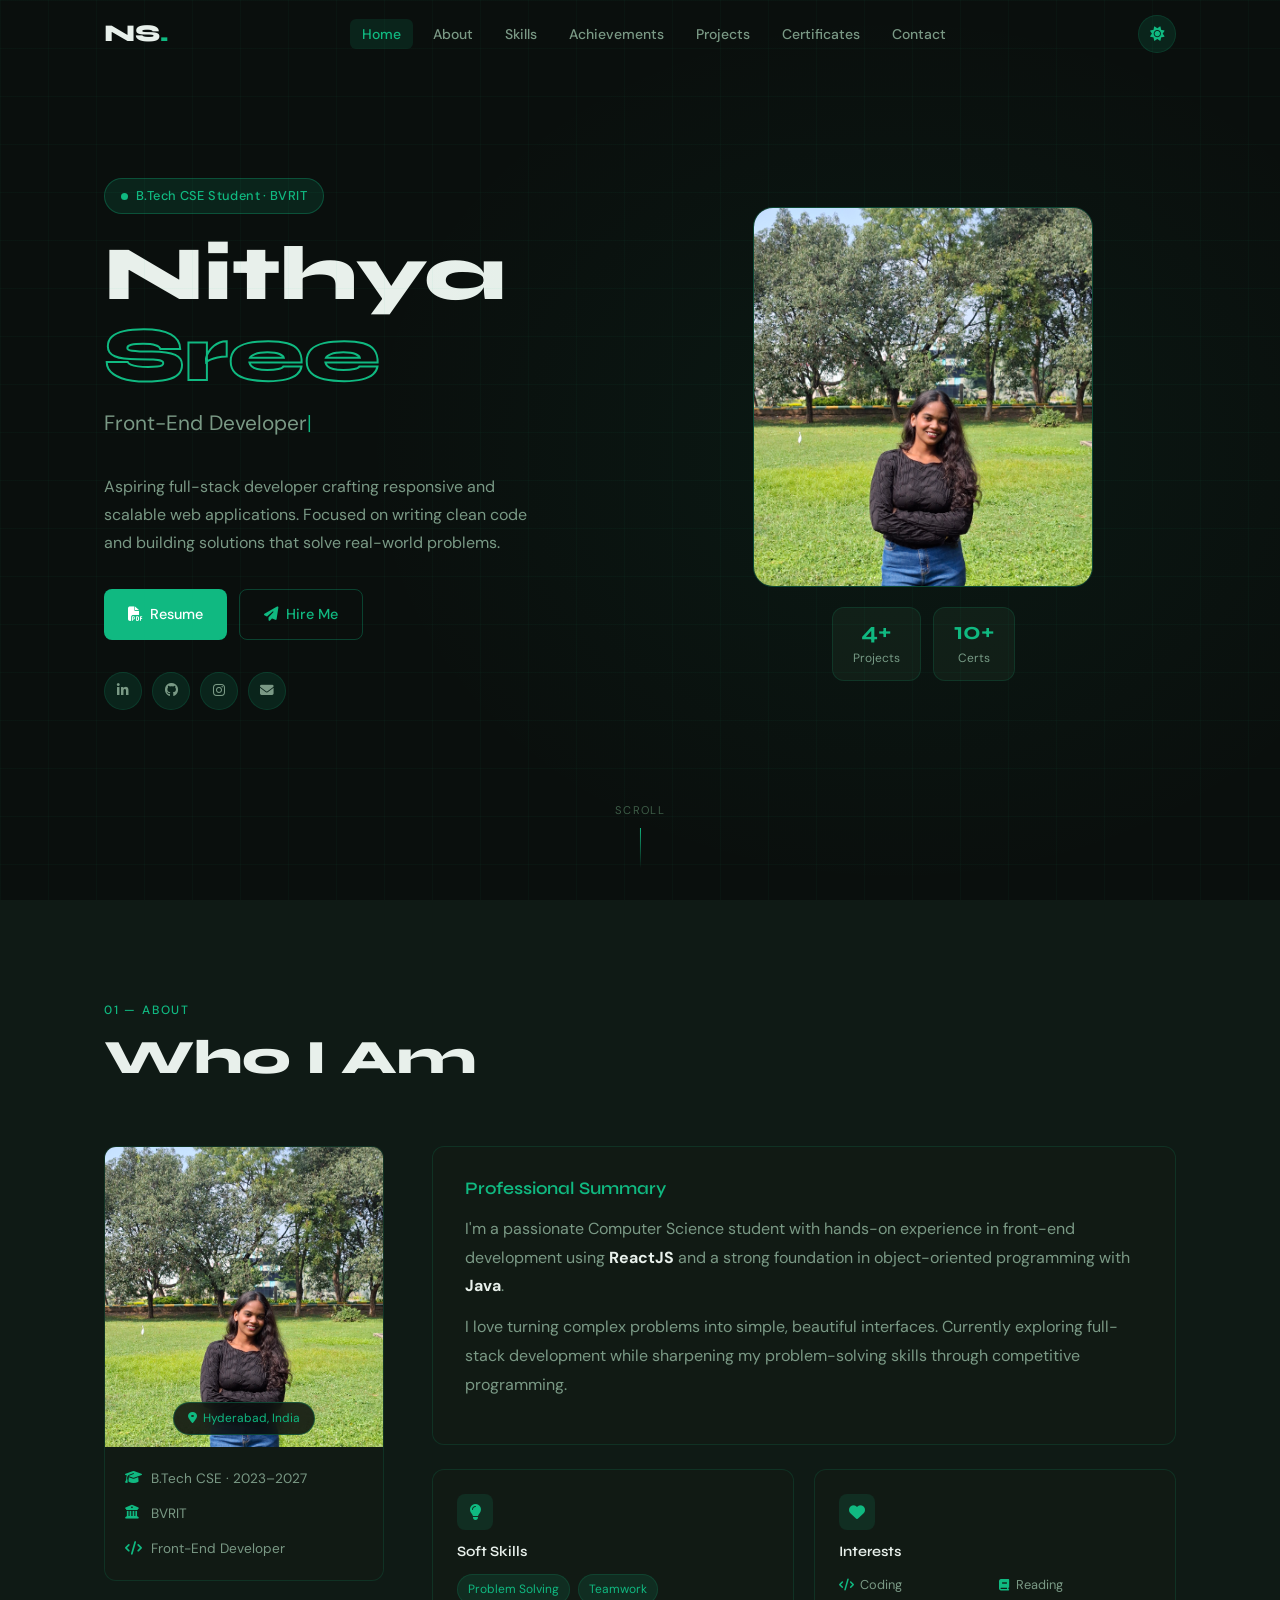
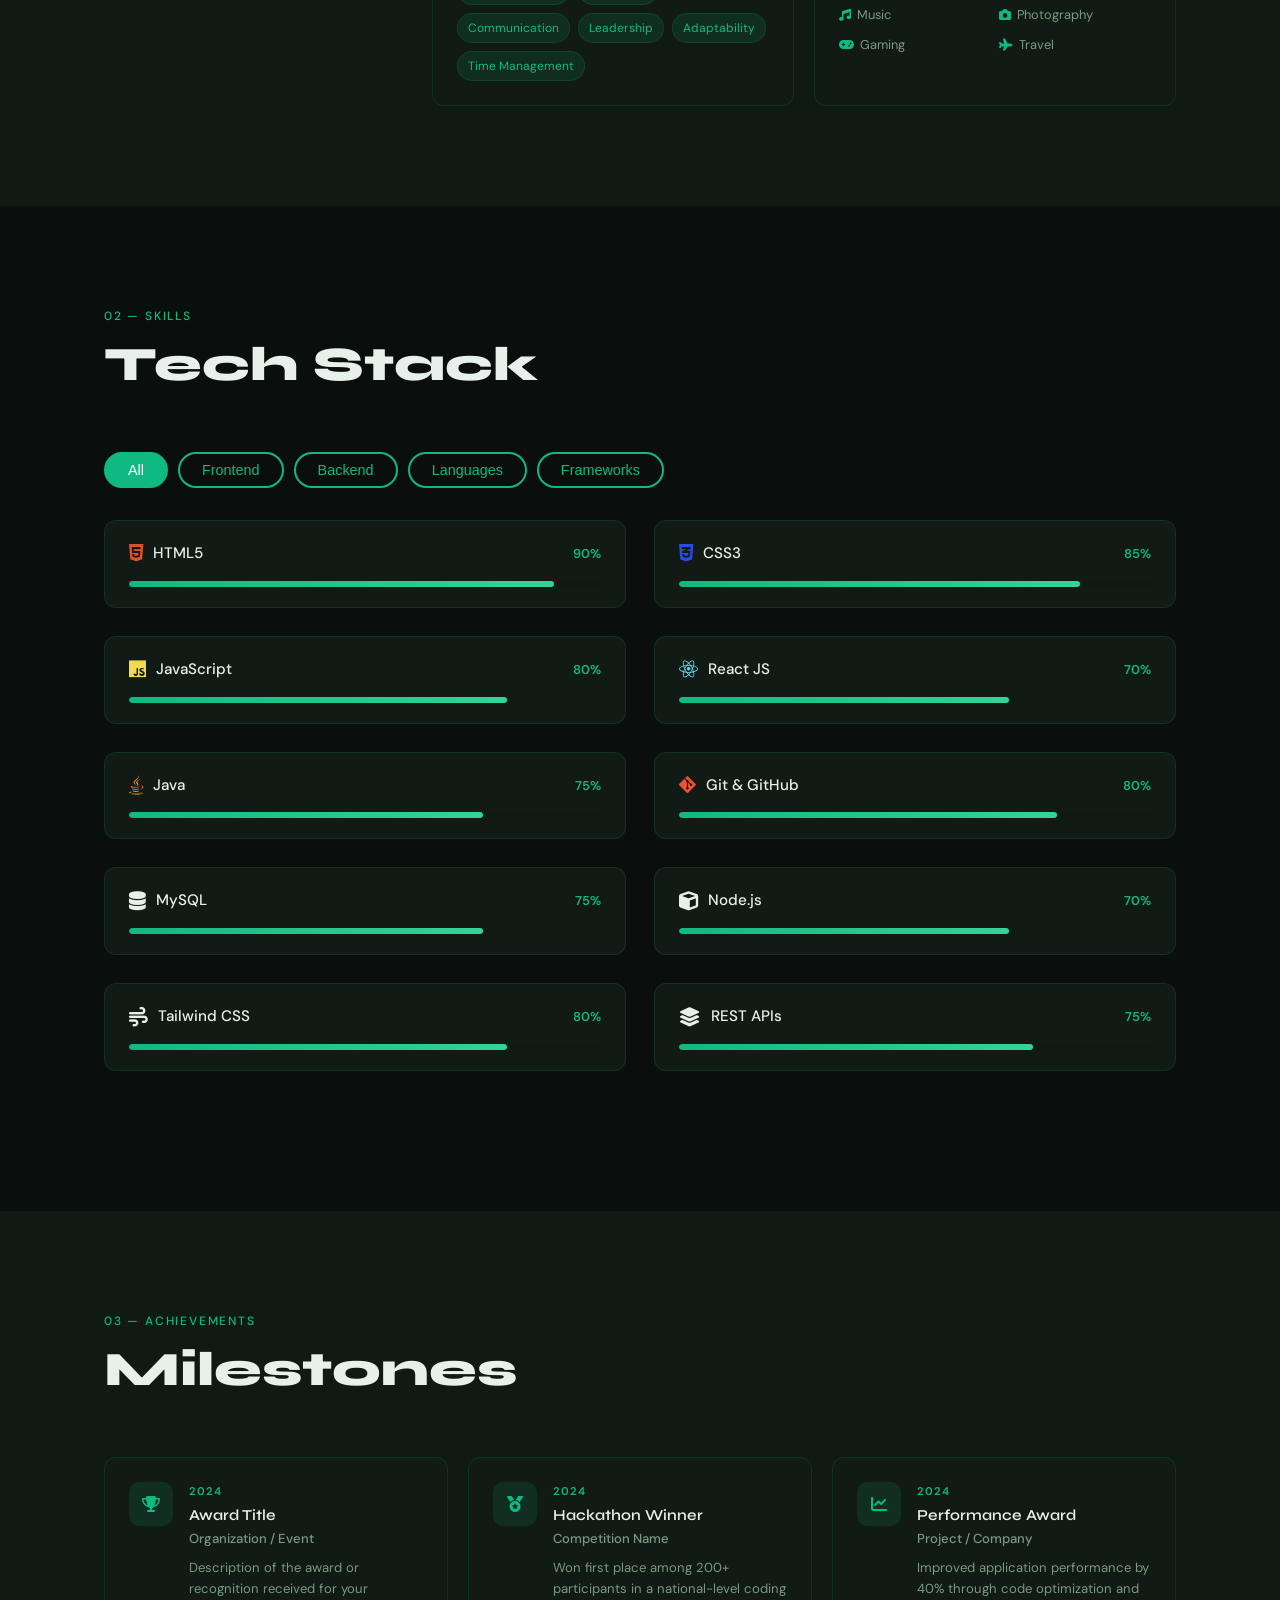
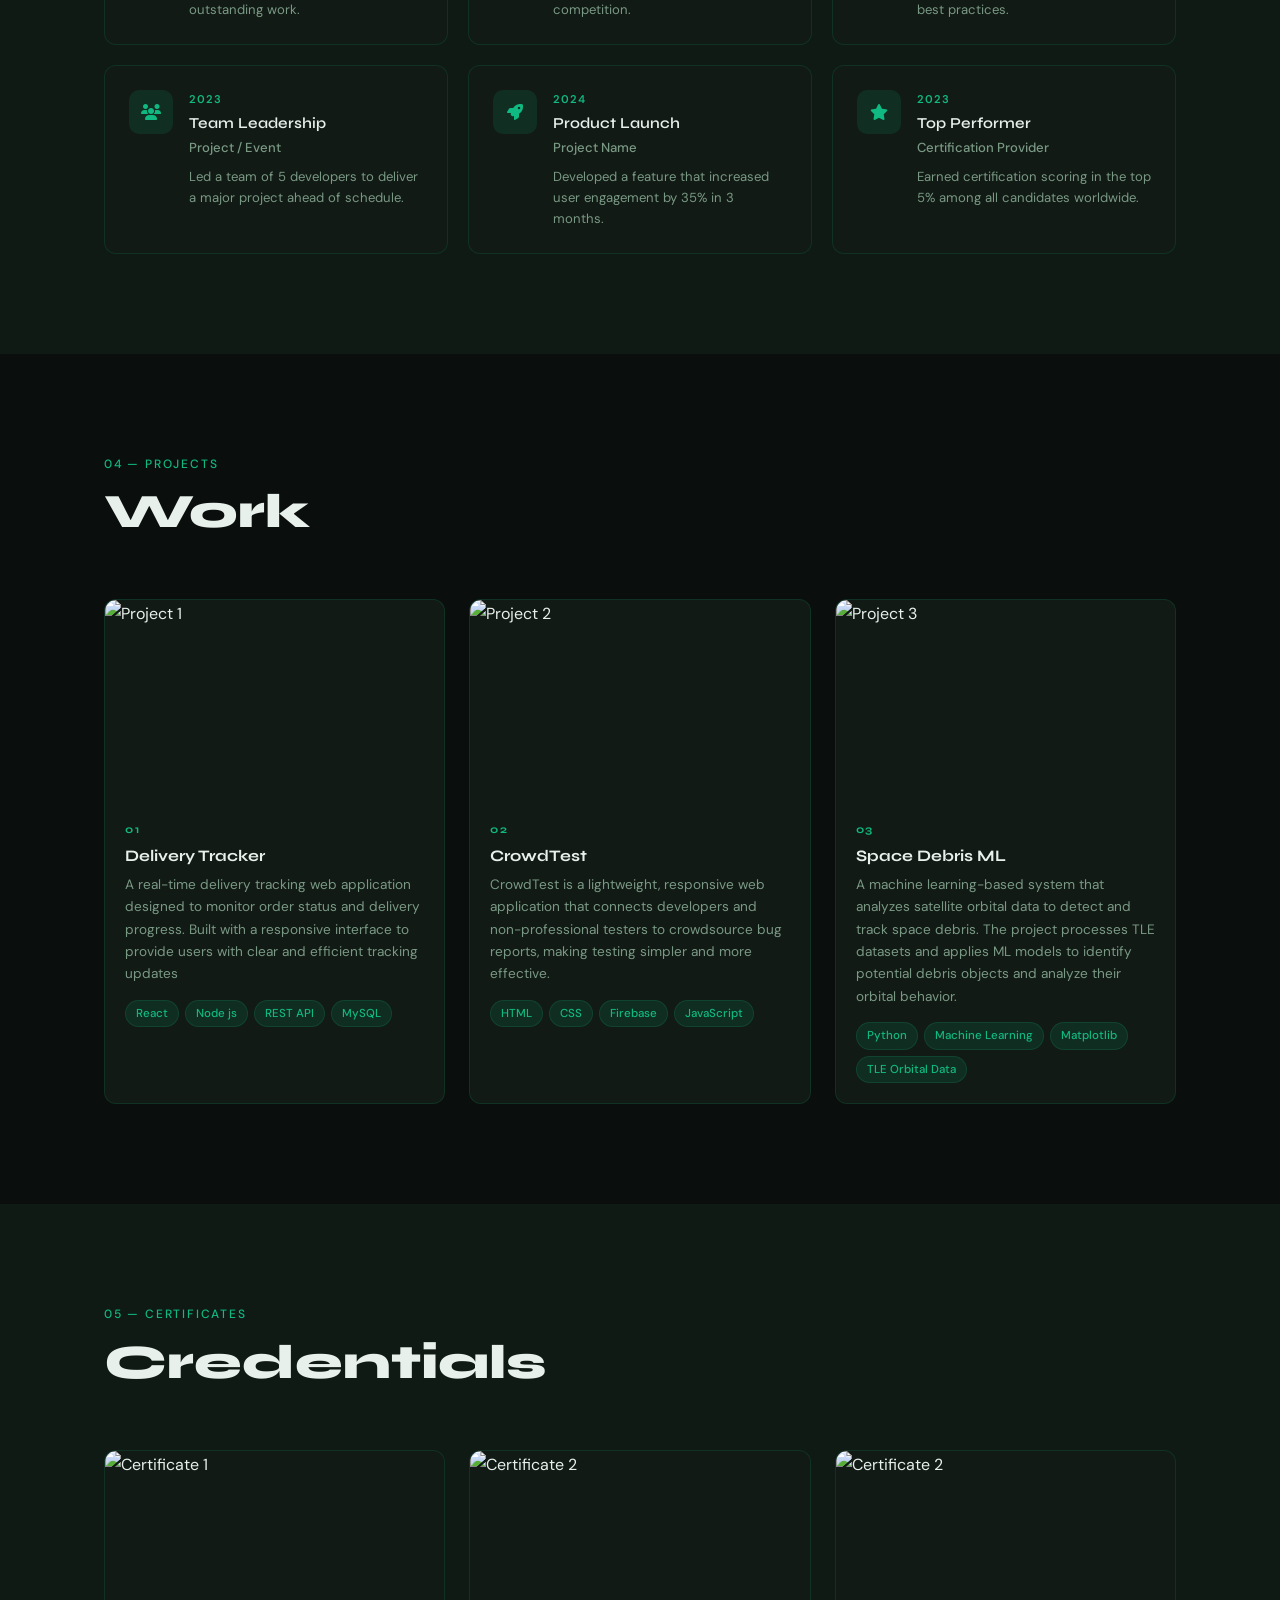
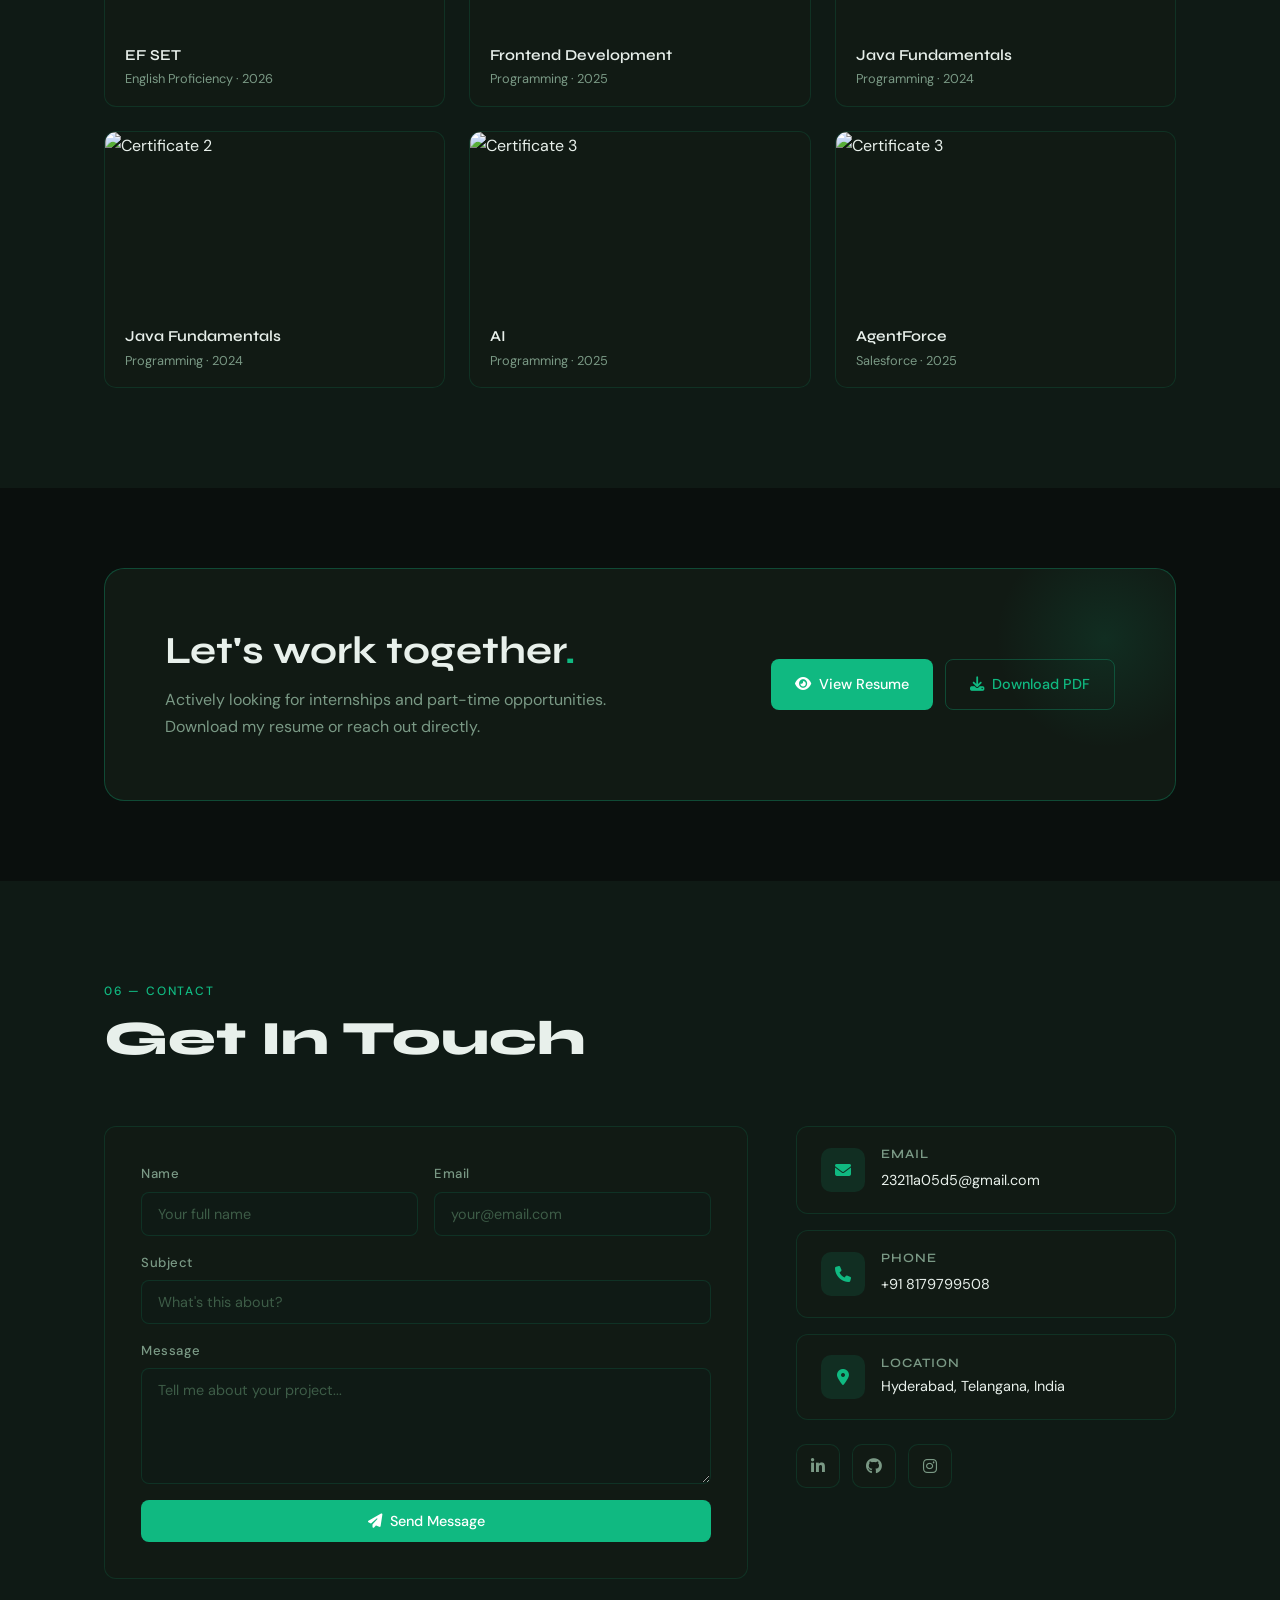
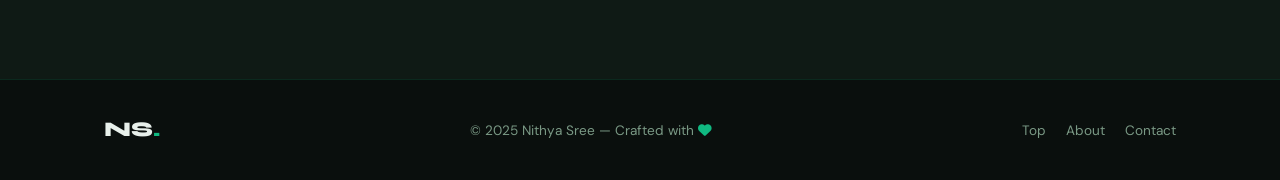
==== index.html @ d4a4829e "Connect frontend to live backend" ====
<!DOCTYPE html>
<html lang="en" data-theme="dark">
<head>
    <meta charset="UTF-8">
    <meta name="viewport" content="width=device-width, initial-scale=1.0">
    <title>Nithya Sree — Developer Portfolio</title>
    <link rel="stylesheet" href="styles.css">
    <link rel="preconnect" href="https://fonts.googleapis.com">
    <link rel="preconnect" href="https://fonts.gstatic.com" crossorigin>
    <link href="https://fonts.googleapis.com/css2?family=Syne:wght@400;500;600;700;800&family=DM+Sans:ital,wght@0,300;0,400;0,500;1,300&display=swap" rel="stylesheet">
    <link rel="stylesheet" href="https://cdnjs.cloudflare.com/ajax/libs/font-awesome/6.4.0/css/all.min.css">
</head>
<body>

    <!-- Navigation -->
    <nav class="navbar" id="navbar">
        <div class="nav-container">
            <div class="nav-logo">NS<span class="dot">.</span></div>
            <ul class="nav-menu" id="nav-menu">
                <li><a href="#home" class="nav-link">Home</a></li>
                <li><a href="#about" class="nav-link">About</a></li>
                <li><a href="#skills" class="nav-link">Skills</a></li>
                <li><a href="#achievements" class="nav-link">Achievements</a></li>
                <li><a href="#projects" class="nav-link">Projects</a></li>
                <li><a href="#certificates" class="nav-link">Certificates</a></li>
                <li><a href="#contact" class="nav-link">Contact</a></li>
            </ul>
            <div class="nav-actions">
                <button class="theme-toggle" id="theme-toggle" aria-label="Toggle theme">
                    <i class="fas fa-sun" id="theme-icon"></i>
                </button>
                <div class="hamburger" id="hamburger">
                    <span></span><span></span><span></span>
                </div>
            </div>
        </div>
    </nav>

    <!-- Hero Section -->
    <section id="home" class="hero">
        <div class="hero-bg-grid"></div>
        <div class="hero-container">
            <div class="hero-content">
                <div class="hero-text">
                    <div class="hero-badge">
                        <span class="badge-dot"></span>
                        B.Tech CSE Student &middot; BVRIT
                    </div>
                    <h1 class="hero-name">Nithya<br><span class="accent">Sree</span></h1>
                    <h2 class="hero-role">
                        <span class="typing-text"></span><span class="cursor">|</span>
                    </h2>
                    <p class="hero-description">Aspiring full-stack developer crafting responsive and scalable web applications. 
Focused on writing clean code and building solutions that solve real-world problems.</p>
                    <div class="hero-buttons">
                        <a href="#" class="btn btn-primary">
                            <i class="fas fa-file-pdf"></i> Resume
                        </a>
                        <a href="#contact" class="btn btn-outline">
                            <i class="fas fa-paper-plane"></i> Hire Me
                        </a>
                    </div>
                    <div class="hero-social">
                        <a href="https://www.linkedin.com/in/kapuganti-nithya-sree-43b248293/" class="social-pill" aria-label="LinkedIn"><i class="fab fa-linkedin-in"></i></a>
                        <a href="https://github.com/Nithya2709" class="social-pill" aria-label="GitHub"><i class="fab fa-github"></i></a>
                        <a href="https://www.instagram.com/i_am_nithya__/" class="social-pill" aria-label="Instagram"><i class="fab fa-instagram"></i></a>
                        <a href="mailto:23211a05d5@gmail.com" class="social-pill" aria-label="Email"><i class="fas fa-envelope"></i></a>
                    </div>
                </div>
                <div class="hero-image">
                    <div class="image-frame">
                        <div class="frame-accent top-left"></div>
                        <div class="frame-accent bottom-right"></div>
                        <img src="images/profile-photo.jpg" alt="Nithya Sree" class="profile-photo" id="profile-photo"
                             onerror="this.src='https://ui-avatars.com/api/?name=Nithya+Sree&size=400&background=10b981&color=fff&font-size=0.4'">
                    </div>
                    <div class="hero-stats">
                        <div class="stat-chip"><span class="stat-num">4+</span><span class="stat-label">Projects</span></div>
                        <div class="stat-chip"><span class="stat-num">10+</span><span class="stat-label">Certs</span></div>
                    </div>
                </div>
            </div>
        </div>
        <div class="scroll-indicator">
            <span>Scroll</span>
            <div class="scroll-line"></div>
        </div>
    </section>

    <!-- About Section -->
    <section id="about" class="about">
        <div class="container">
            <div class="section-header">
                <span class="section-tag">01 &mdash; About</span>
                <h2 class="section-title">Who I Am</h2>
            </div>

            <div class="about-layout">
                <!-- Photo Card -->
                <div class="about-photo-card">
                    <div class="about-photo-wrap">
                        <img src="images/profile-photo.jpg" alt="Nithya Sree"
                             onerror="this.src='https://ui-avatars.com/api/?name=Nithya+Sree&size=500&background=10b981&color=fff&font-size=0.35'">
                        <div class="photo-label">
                            <i class="fas fa-map-marker-alt"></i> Hyderabad, India
                        </div>
                    </div>
                    <div class="about-quick">
                        <div class="quick-item"><i class="fas fa-graduation-cap"></i> B.Tech CSE &middot; 2023&ndash;2027</div>
                        <div class="quick-item"><i class="fas fa-university"></i> BVRIT</div>
                        <div class="quick-item"><i class="fas fa-code"></i> Front-End Developer</div>
                    </div>
                </div>

                <!-- Info Grid -->
                <div class="about-info">
                    <div class="about-summary">
                        <h3>Professional Summary</h3>
                        <p>I'm a passionate Computer Science student with hands-on experience in front-end development using <strong>ReactJS</strong> and a strong foundation in object-oriented programming with <strong>Java</strong>.</p>
                        <p>I love turning complex problems into simple, beautiful interfaces. Currently exploring full-stack development while sharpening my problem-solving skills through competitive programming.</p>
                    </div>

                    <div class="about-cards">
                        <div class="info-card">
                            <div class="info-card-icon"><i class="fas fa-lightbulb"></i></div>
                            <h4>Soft Skills</h4>
                            <div class="tag-group">
                                <span class="soft-tag">Problem Solving</span>
                                <span class="soft-tag">Teamwork</span>
                                <span class="soft-tag">Communication</span>
                                <span class="soft-tag">Leadership</span>
                                <span class="soft-tag">Adaptability</span>
                                <span class="soft-tag">Time Management</span>
                            </div>
                        </div>

                        <div class="info-card">
                            <div class="info-card-icon"><i class="fas fa-heart"></i></div>
                            <h4>Interests</h4>
                            <div class="interest-grid">
                                <span><i class="fas fa-code"></i> Coding</span>
                                <span><i class="fas fa-book"></i> Reading</span>
                                <span><i class="fas fa-music"></i> Music</span>
                                <span><i class="fas fa-camera"></i> Photography</span>
                                <span><i class="fas fa-gamepad"></i> Gaming</span>
                                <span><i class="fas fa-plane"></i> Travel</span>
                            </div>
                        </div>
                    </div>
                </div>
            </div>
        </div>
    </section>

    <!-- Skills Section -->
    <section id="skills" class="skills">
        <div class="container">
            <div class="section-header">
                <span class="section-tag">02 &mdash; Skills</span>
                <h2 class="section-title">Tech Stack</h2>
            </div>

            <!-- Tab Buttons -->
            <div class="skills-tabs">
                <button class="tab-btn active" data-tab="all">All</button>
                <button class="tab-btn" data-tab="frontend">Frontend</button>
                <button class="tab-btn" data-tab="backend">Backend</button>
                <button class="tab-btn" data-tab="languages">Languages</button>
                <button class="tab-btn" data-tab="frameworks">Frameworks</button>
            </div>

            <div class="skills-wrapper">
                <div class="skill-item" data-category="frontend">
                    <div class="skill-top">
                        <div class="skill-label"><i class="fab fa-html5 html-color"></i><span>HTML5</span></div>
                        <span class="skill-pct">90%</span>
                    </div>
                    <div class="skill-track"><div class="skill-fill" data-width="90"></div></div>
                </div>
                <div class="skill-item" data-category="frontend">
                    <div class="skill-top">
                        <div class="skill-label"><i class="fab fa-css3-alt css-color"></i><span>CSS3</span></div>
                        <span class="skill-pct">85%</span>
                    </div>
                    <div class="skill-track"><div class="skill-fill" data-width="85"></div></div>
                </div>
                <div class="skill-item" data-category="languages">
                    <div class="skill-top">
                        <div class="skill-label"><i class="fab fa-js js-color"></i><span>JavaScript</span></div>
                        <span class="skill-pct">80%</span>
                    </div>
                    <div class="skill-track"><div class="skill-fill" data-width="80"></div></div>
                </div>
                <div class="skill-item" data-category="frameworks">
                    <div class="skill-top">
                        <div class="skill-label"><i class="fab fa-react react-color"></i><span>React JS</span></div>
                        <span class="skill-pct">70%</span>
                    </div>
                    <div class="skill-track"><div class="skill-fill" data-width="70"></div></div>
                </div>
                <div class="skill-item" data-category="languages">
                    <div class="skill-top">
                        <div class="skill-label"><i class="fab fa-java java-color"></i><span>Java</span></div>
                        <span class="skill-pct">75%</span>
                    </div>
                    <div class="skill-track"><div class="skill-fill" data-width="75"></div></div>
                </div>
                <div class="skill-item" data-category="backend">
                    <div class="skill-top">
                        <div class="skill-label"><i class="fab fa-git-alt git-color"></i><span>Git &amp; GitHub</span></div>
                        <span class="skill-pct">80%</span>
                    </div>
                    <div class="skill-track"><div class="skill-fill" data-width="80"></div></div>
                </div>
                <div class="skill-item" data-category="backend">
                    <div class="skill-top">
                        <div class="skill-label"><i class="fas fa-database"></i><span>MySQL</span></div>
                        <span class="skill-pct">75%</span>
                    </div>
                    <div class="skill-track"><div class="skill-fill" data-width="75"></div></div>
                </div>
                <div class="skill-item" data-category="backend">
                    <div class="skill-top">
                        <div class="skill-label"><i class="fas fa-cube"></i><span>Node.js</span></div>
                        <span class="skill-pct">70%</span>
                    </div>
                    <div class="skill-track"><div class="skill-fill" data-width="70"></div></div>
                </div>
                <div class="skill-item" data-category="frameworks">
                    <div class="skill-top">
                        <div class="skill-label"><i class="fas fa-wind"></i><span>Tailwind CSS</span></div>
                        <span class="skill-pct">80%</span>
                    </div>
                    <div class="skill-track"><div class="skill-fill" data-width="80"></div></div>
                </div>
                <div class="skill-item" data-category="backend">
                    <div class="skill-top">
                        <div class="skill-label"><i class="fas fa-layer-group"></i><span>REST APIs</span></div>
                        <span class="skill-pct">75%</span>
                    </div>
                    <div class="skill-track"><div class="skill-fill" data-width="75"></div></div>
                </div>
            </div>
        </div>
    </section>

    <!-- Achievements Section -->
    <section id="achievements" class="achievements">
        <div class="container">
            <div class="section-header">
                <span class="section-tag">03 &mdash; Achievements</span>
                <h2 class="section-title">Milestones</h2>
            </div>
            <div class="achievements-grid">
                <div class="ach-card">
                    <div class="ach-icon-wrap"><i class="fas fa-trophy"></i></div>
                    <div class="ach-body">
                        <span class="ach-year">2024</span>
                        <h3>Award Title</h3>
                        <p class="ach-org">Organization / Event</p>
                        <p>Description of the award or recognition received for your outstanding work.</p>
                    </div>
                </div>
                <div class="ach-card">
                    <div class="ach-icon-wrap"><i class="fas fa-medal"></i></div>
                    <div class="ach-body">
                        <span class="ach-year">2024</span>
                        <h3>Hackathon Winner</h3>
                        <p class="ach-org">Competition Name</p>
                        <p>Won first place among 200+ participants in a national-level coding competition.</p>
                    </div>
                </div>
                <div class="ach-card">
                    <div class="ach-icon-wrap"><i class="fas fa-chart-line"></i></div>
                    <div class="ach-body">
                        <span class="ach-year">2024</span>
                        <h3>Performance Award</h3>
                        <p class="ach-org">Project / Company</p>
                        <p>Improved application performance by 40% through code optimization and best practices.</p>
                    </div>
                </div>
                <div class="ach-card">
                    <div class="ach-icon-wrap"><i class="fas fa-users"></i></div>
                    <div class="ach-body">
                        <span class="ach-year">2023</span>
                        <h3>Team Leadership</h3>
                        <p class="ach-org">Project / Event</p>
                        <p>Led a team of 5 developers to deliver a major project ahead of schedule.</p>
                    </div>
                </div>
                <div class="ach-card">
                    <div class="ach-icon-wrap"><i class="fas fa-rocket"></i></div>
                    <div class="ach-body">
                        <span class="ach-year">2024</span>
                        <h3>Product Launch</h3>
                        <p class="ach-org">Project Name</p>
                        <p>Developed a feature that increased user engagement by 35% in 3 months.</p>
                    </div>
                </div>
                <div class="ach-card">
                    <div class="ach-icon-wrap"><i class="fas fa-star"></i></div>
                    <div class="ach-body">
                        <span class="ach-year">2023</span>
                        <h3>Top Performer</h3>
                        <p class="ach-org">Certification Provider</p>
                        <p>Earned certification scoring in the top 5% among all candidates worldwide.</p>
                    </div>
                </div>
            </div>
        </div>
    </section>

    <!-- Projects Section -->
    <section id="projects" class="projects">
        <div class="container">
            <div class="section-header">
                <span class="section-tag">04 &mdash; Projects</span>
                <h2 class="section-title">Work</h2>
            </div>
            <div class="projects-grid">
                <div class="project-card">
                    <div class="project-img">
                        <img src="C:\Users\nithy\OneDrive\Desktop\portfolio\images\project1.png" alt="Project 1">
                        <div class="project-links">
                            <a href="https://delivery-tracker-nu.vercel.app/" class="proj-btn" aria-label="Live Demo"><i class="fas fa-external-link-alt"></i> Live</a>
                            <a href="https://github.com/Nithya2709/delivery-tracker" class="proj-btn" aria-label="GitHub"><i class="fab fa-github"></i> Code</a>
                        </div>
                    </div>
                    <div class="project-info">
                        <span class="project-num">01</span>
                        <h3>Delivery Tracker</h3>
                        <p>A real-time delivery tracking web application designed to monitor order status and delivery progress. 
Built with a responsive interface to provide users with clear and efficient tracking updates</p>
                        <div class="project-tags">
                            <span>React</span><span>Node js </span><span>REST API</span><span>MySQL</span>
                        </div>
                    </div>
                </div>
                <div class="project-card">
                    <div class="project-img">
                        <img src="C:\Users\nithy\OneDrive\Desktop\portfolio\images\project2.png" alt="Project 2">
                        <div class="project-links">
                            <a href="https://nithya2709.github.io/CrowdTesting/" class="proj-btn" aria-label="Live Demo"><i class="fas fa-external-link-alt"></i> Live</a>
                            <a href="https://github.com/Nithya2709/CrowdTesting" class="proj-btn" aria-label="GitHub"><i class="fab fa-github"></i> Code</a>
                        </div>
                    </div>
                    <div class="project-info">
                        <span class="project-num">02</span>
                        <h3>CrowdTest</h3>
                        <p>CrowdTest is a lightweight, responsive web application that connects developers and non-professional testers to crowdsource bug reports, making testing simpler and more effective.</p>
                        <div class="project-tags">
                            <span>HTML</span><span>CSS</span><span>Firebase</span><span>JavaScript</span>
                        </div>
                    </div>
                </div>
                <div class="project-card">
                    <div class="project-img">
                        <img src="C:\Users\nithy\OneDrive\Desktop\portfolio\images\project-3.png" alt="Project 3">
                        <div class="project-links">
                            <a href="https://github.com/Nithya2709/Space-debris-ML"" class="proj-btn" aria-label="Live Demo"><i class="fas fa-external-link-alt"></i> Live</a>
                            <a href="https://github.com/Nithya2709/Space-debris-ML" class="proj-btn" aria-label="GitHub"><i class="fab fa-github"></i> Code</a>
                        </div>
                    </div>
                    <div class="project-info">
                        <span class="project-num">03</span>
                        <h3>Space Debris ML</h3>
                        <p>A machine learning-based system that analyzes satellite orbital data to detect and track space debris. 
The project processes TLE datasets and applies ML models to identify potential debris objects and analyze their orbital behavior.</p>
                        <div class="project-tags">
                            <span>Python</span><span>Machine Learning</span><span>Matplotlib</span><span>TLE Orbital Data</span>
                        </div>
                    </div>
                </div>
            </div>
        </div>
    </section>

    <!-- Certificates Section -->
    <section id="certificates" class="certificates">
        <div class="container">
            <div class="section-header">
                <span class="section-tag">05 &mdash; Certificates</span>
                <h2 class="section-title">Credentials</h2>
            </div>
            <div class="certs-grid">
                <div class="cert-card">
                    <div class="cert-img">
                        <img src="C:\Users\nithy\OneDrive\Desktop\portfolio\images\efset.png" alt="Certificate 1">
                        <div class="cert-overlay">
                            <a href="https://drive.google.com/file/d/1cZNAU8BMcyesgtbnntDyjx6SrXt19Drb/view?usp=sharing" aria-label="View"><i class="fas fa-eye"></i></a>
                            <a href="https://drive.google.com/file/d/1cZNAU8BMcyesgtbnntDyjx6SrXt19Drb/download" aria-label="Download"><i class="fas fa-download"></i></a>
                        </div>
                    </div>
                    <div class="cert-info">
                        <h3>EF SET</h3>
                        <p>English Proficiency &middot; 2026</p>
                    </div>
                </div>
                <div class="cert-card">
                    <div class="cert-img">
                        <img src="C:\Users\nithy\OneDrive\Desktop\portfolio\images\frontend.png" alt="Certificate 2">
                        <div class="cert-overlay">
                            <a href="https://drive.google.com/file/d/1l-K3X--w5DMGrCQKBN5qSZi42W2nsPSg/view?usp=sharing" aria-label="View"><i class="fas fa-eye"></i></a>
                            <a href="https://drive.google.com/file/d/1l-K3X--w5DMGrCQKBN5qSZi42W2nsPSg/download" aria-label="Download"><i class="fas fa-download"></i></a>
                        </div>
                    </div>
                    <div class="cert-info">
                        <h3>Frontend Development</h3>
                        <p>Programming &middot; 2025</p>
                    </div>
                </div>
                <div class="cert-card">
                    <div class="cert-img">
                        <img src="C:\Users\nithy\OneDrive\Desktop\portfolio\images\oracle.png" alt="Certificate 2">
                        <div class="cert-overlay">
                            <a href="https://drive.google.com/file/d/1wGJiSFn4TLhfO-kSg_crFlDH_HVW7ja5/view?usp=sharing" aria-label="View"><i class="fas fa-eye"></i></a>
                            <a href="https://drive.google.com/file/d/1wGJiSFn4TLhfO-kSg_crFlDH_HVW7ja5/download" aria-label="Download"><i class="fas fa-download"></i></a>
                        </div>
                    </div>
                    <div class="cert-info">
                        <h3>Java Fundamentals</h3>
                        <p>Programming &middot; 2024</p>
                    </div>
                </div>
                <div class="cert-card">
                    <div class="cert-img">
                        <img src="C:\Users\nithy\OneDrive\Desktop\portfolio\images\oracle.png" alt="Certificate 2">
                        <div class="cert-overlay">
                            <a href="" aria-label="View"><i class="fas fa-eye"></i></a>
                            <a href="https://drive.google.com/file/d/1wGJiSFn4TLhfO-kSg_crFlDH_HVW7ja5/download" aria-label="Download"><i class="fas fa-download"></i></a>
                        </div>
                    </div>
                    <div class="cert-info">
                        <h3>Java Fundamentals</h3>
                        <p>Programming &middot; 2024</p>
                    </div>
                </div>
                <div class="cert-card">
                    <div class="cert-img">
                        <img src="C:\Users\nithy\OneDrive\Desktop\portfolio\images\afe.png" alt="Certificate 3">
                        <div class="cert-overlay">
                            <a href="https://drive.google.com/file/d/1kise_Lmzxf2VC-SiCFnpWxLmibrD3zM6/view?usp=sharing" aria-label="View"><i class="fas fa-eye"></i></a>
                            <a href="https://drive.google.com/file/d/1kise_Lmzxf2VC-SiCFnpWxLmibrD3zM6/download" aria-label="Download"><i class="fas fa-download"></i></a>
                        </div>
                    </div>
                    <div class="cert-info">
                        <h3>AI</h3>
                        <p>Programming &middot; 2025</p>
                    </div>
                </div>
                <div class="cert-card">
                    <div class="cert-img">
                        <img src="C:\Users\nithy\OneDrive\Desktop\portfolio\images\agentforce.png" alt="Certificate 3">
                        <div class="cert-overlay">
                            <a href="https://drive.google.com/file/d/1vsO1co103p_Hf8zsPhm0R4hI9atqAaRM/view?usp=sharing" aria-label="View"><i class="fas fa-eye"></i></a>
                            <a href="https://drive.google.com/file/d/1vsO1co103p_Hf8zsPhm0R4hI9atqAaRM/download" aria-label="Download"><i class="fas fa-download"></i></a>
                        </div>
                    </div>
                    <div class="cert-info">
                        <h3>AgentForce</h3>
                        <p>Salesforce &middot; 2025</p>
                    </div>
                </div>
            </div>
        </div>
    </section>

    <!-- Resume CTA Section -->
    <section id="resume" class="resume-section">
        <div class="container">
            <div class="resume-cta">
                <div class="resume-text">
                    <h2>Let's work together<span class="accent">.</span></h2>
                    <p>Actively looking for internships and part-time opportunities. Download my resume or reach out directly.</p>
                </div>
                <div class="resume-btns">
                    <a href="#" class="btn btn-primary"><i class="fas fa-eye"></i> View Resume</a>
                    <a href="#" class="btn btn-outline"><i class="fas fa-download"></i> Download PDF</a>
                </div>
            </div>
        </div>
    </section>

    <!-- Contact Section -->
    <section id="contact" class="contact">
        <div class="container">
            <div class="section-header">
                <span class="section-tag">06 &mdash; Contact</span>
                <h2 class="section-title">Get In Touch</h2>
            </div>
            <div class="contact-layout">
                <div class="contact-form-side">
                    <form class="contact-form" id="contact-form">
                        <div class="form-row">
                            <div class="form-field">
                                <label for="name">Name</label>
                                <input type="text" id="name" name="name" placeholder="Your full name" required>
                            </div>
                            <div class="form-field">
                                <label for="email">Email</label>
                                <input type="email" id="email" name="email" placeholder="your@email.com" required>
                            </div>
                        </div>
                        <div class="form-field">
                            <label for="subject">Subject</label>
                            <input type="text" id="subject" name="subject" placeholder="What's this about?">
                        </div>
                        <div class="form-field">
                            <label for="message">Message</label>
                            <textarea id="message" name="message" rows="5" placeholder="Tell me about your project..." required></textarea>
                        </div>
                        <button type="submit" class="btn btn-primary btn-full" id="submit-btn">
                            <i class="fas fa-paper-plane"></i> Send Message
                        </button>
                        <p class="form-success" id="form-success" style="display:none;">&#10003; Message sent! I'll get back to you soon.</p>
                        <p class="form-error" id="form-error" style="display:none; color: #ef4444;">&#10007; Something went wrong. Please try again.</p>
                    </form>
                </div>

                <div class="contact-info-side">
                    <div class="contact-card">
                        <div class="cc-icon"><i class="fas fa-envelope"></i></div>
                        <div>
                            <h4>Email</h4>
                            <a href="mailto:23211a05d5@gmail.com">23211a05d5@gmail.com</a>
                        </div>
                    </div>
                    <div class="contact-card">
                        <div class="cc-icon"><i class="fas fa-phone"></i></div>
                        <div>
                            <h4>Phone</h4>
                            <a href="tel:+91 8179799508">+91 8179799508</a>
                        </div>
                    </div>
                    <div class="contact-card">
                        <div class="cc-icon"><i class="fas fa-map-marker-alt"></i></div>
                        <div>
                            <h4>Location</h4>
                            <p>Hyderabad, Telangana, India</p>
                        </div>
                    </div>
                    <div class="contact-socials">
                        <a href="https://www.linkedin.com/in/kapuganti-nithya-sree-43b248293/" class="cs-link" aria-label="LinkedIn"><i class="fab fa-linkedin-in"></i></a>
                        <a href="https://github.com/Nithya2709" class="cs-link" aria-label="GitHub"><i class="fab fa-github"></i></a>
                        <a href="https://www.instagram.com/i_am_nithya__/" class="cs-link" aria-label="Instagram"><i class="fab fa-instagram"></i></a>
                    </div>
                </div>
            </div>
        </div>
    </section>

    <!-- Footer -->
    <footer class="footer">
        <div class="container">
            <div class="footer-inner">
                <p class="footer-logo">NS<span class="accent">.</span></p>
                <p class="footer-copy">&copy; 2025 Nithya Sree &mdash; Crafted with <i class="fas fa-heart"></i></p>
                <div class="footer-links">
                    <a href="#home">Top</a>
                    <a href="#about">About</a>
                    <a href="#contact">Contact</a>
                </div>
            </div>
        </div>
    </footer>

    <script src="script.js"></script>

    <!-- Contact Form Backend Integration -->
    <script>
        document.getElementById('contact-form').addEventListener('submit', async function (e) {
            e.preventDefault();

            const btn = document.getElementById('submit-btn');
            const successMsg = document.getElementById('form-success');
            const errorMsg = document.getElementById('form-error');

            // Reset messages
            successMsg.style.display = 'none';
            errorMsg.style.display = 'none';

            // Loading state
            btn.disabled = true;
            btn.innerHTML = '<i class="fas fa-spinner fa-spin"></i> Sending...';

            const data = {
                name: document.getElementById('name').value.trim(),
                email: document.getElementById('email').value.trim(),
                subject: document.getElementById('subject').value.trim(),
                message: document.getElementById('message').value.trim()
            };

            try {
                const res = await fetch('https://portfolio-backend-d0mi.onrender.com/api/contact', {
                    method: 'POST',
                    headers: { 'Content-Type': 'application/json' },
                    body: JSON.stringify(data)
                });

                const result = await res.json();

                if (result.success) {
                    successMsg.style.display = 'block';
                    this.reset();
                } else {
                    errorMsg.textContent = '✗ ' + (result.message || 'Something went wrong. Please try again.');
                    errorMsg.style.display = 'block';
                }
            } catch (err) {
                errorMsg.textContent = '✗ Could not reach server. Make sure your backend is running.';
                errorMsg.style.display = 'block';
            } finally {
                btn.disabled = false;
                btn.innerHTML = '<i class="fas fa-paper-plane"></i> Send Message';
            }
        });
    </script>

</body>
</html>
---- styles.css ----
/* ================================================
   NITHYA SREE PORTFOLIO — styles.css
   Professional Dark/Light Theme
   Fonts: Syne (headings) + DM Sans (body)
   Accent: Emerald Green #10b981
================================================ */

/* ---- CSS Variables ---- */
:root {
    --bg: #0a0f0d;
    --bg-2: #0f1a15;
    --bg-card: #111a14;
    --border: rgba(16, 185, 129, 0.15);
    --border-strong: rgba(16, 185, 129, 0.3);
    --text: #e8f0eb;
    --text-muted: #7a9985;
    --text-dim: #3d5c47;
    --accent: #10b981;
    --accent-light: #34d399;
    --accent-dim: rgba(16, 185, 129, 0.12);
    --nav-height: 68px;
    --radius: 12px;
    --radius-sm: 8px;
    --shadow: 0 8px 32px rgba(0,0,0,0.4);
    --transition: 0.25s ease;
}

[data-theme="light"] {
    --bg: #f4f8f5;
    --bg-2: #eaf3ee;
    --bg-card: #ffffff;
    --border: rgba(16, 185, 129, 0.2);
    --border-strong: rgba(16, 185, 129, 0.45);
    --text: #0d1f15;
    --text-muted: #4a7a5c;
    --text-dim: #9bbfaa;
    --shadow: 0 8px 32px rgba(0,0,0,0.08);
}

/* ---- Reset ---- */
*, *::before, *::after { box-sizing: border-box; margin: 0; padding: 0; }

html { scroll-behavior: smooth; }

body {
    font-family: 'DM Sans', sans-serif;
    background: var(--bg);
    color: var(--text);
    line-height: 1.7;
    font-size: 16px;
    overflow-x: hidden;
    transition: background var(--transition), color var(--transition);
}

img { max-width: 100%; display: block; }
a { text-decoration: none; color: inherit; }
ul { list-style: none; }

/* ---- Typography ---- */
h1, h2, h3, h4 { font-family: 'Syne', sans-serif; line-height: 1.15; }

/* ---- Utilities ---- */
.container {
    max-width: 1120px;
    margin: 0 auto;
    padding: 0 24px;
}

.accent { color: var(--accent); }

/* ================================================
   NAVBAR
================================================ */
.navbar {
    position: fixed;
    top: 0; left: 0; right: 0;
    height: var(--nav-height);
    z-index: 1000;
    background: transparent;
    transition: background 0.3s ease, backdrop-filter 0.3s ease, border-bottom 0.3s ease;
}

.navbar.scrolled {
    background: rgba(10, 15, 13, 0.85);
    backdrop-filter: blur(16px);
    -webkit-backdrop-filter: blur(16px);
    border-bottom: 1px solid var(--border);
}

[data-theme="light"] .navbar.scrolled {
    background: rgba(244, 248, 245, 0.88);
}

.nav-container {
    max-width: 1120px;
    margin: 0 auto;
    padding: 0 24px;
    height: 100%;
    display: flex;
    align-items: center;
    justify-content: space-between;
}

.nav-logo {
    font-family: 'Syne', sans-serif;
    font-size: 1.5rem;
    font-weight: 800;
    color: var(--text);
}

.nav-logo .dot { color: var(--accent); }

.nav-menu {
    display: flex;
    gap: 8px;
    align-items: center;
}

.nav-link {
    font-size: 0.875rem;
    font-weight: 500;
    color: var(--text-muted);
    padding: 6px 12px;
    border-radius: 6px;
    transition: color var(--transition), background var(--transition);
}

.nav-link:hover, .nav-link.active {
    color: var(--accent);
    background: var(--accent-dim);
}

.nav-actions { display: flex; align-items: center; gap: 12px; }

.theme-toggle {
    background: var(--accent-dim);
    border: 1px solid var(--border);
    color: var(--accent);
    width: 38px; height: 38px;
    border-radius: 50%;
    cursor: pointer;
    font-size: 0.9rem;
    display: flex; align-items: center; justify-content: center;
    transition: all var(--transition);
}

.theme-toggle:hover { background: var(--accent); color: #fff; }

.hamburger {
    display: none;
    flex-direction: column;
    gap: 5px;
    cursor: pointer;
    padding: 4px;
}

.hamburger span {
    display: block;
    width: 22px; height: 2px;
    background: var(--text);
    border-radius: 2px;
    transition: all 0.3s ease;
}

.hamburger.active span:nth-child(1) { transform: translateY(7px) rotate(45deg); }
.hamburger.active span:nth-child(2) { opacity: 0; }
.hamburger.active span:nth-child(3) { transform: translateY(-7px) rotate(-45deg); }

/* ================================================
   HERO
================================================ */
.hero {
    min-height: 100vh;
    display: flex;
    align-items: center;
    position: relative;
    overflow: hidden;
    padding-top: var(--nav-height);
}

.hero-bg-grid {
    position: absolute;
    inset: 0;
    background-image:
        linear-gradient(rgba(16,185,129,0.04) 1px, transparent 1px),
        linear-gradient(90deg, rgba(16,185,129,0.04) 1px, transparent 1px);
    background-size: 48px 48px;
    pointer-events: none;
}

.hero-bg-grid::after {
    content: '';
    position: absolute;
    inset: 0;
    background: radial-gradient(ellipse 60% 70% at 70% 50%, rgba(16,185,129,0.06) 0%, transparent 70%);
}

.hero-container {
    width: 100%;
    max-width: 1120px;
    margin: 0 auto;
    padding: 80px 24px 60px;
}

.hero-content {
    display: grid;
    grid-template-columns: 1fr 1fr;
    gap: 60px;
    align-items: center;
}

.hero-badge {
    display: inline-flex;
    align-items: center;
    gap: 8px;
    font-size: 0.8rem;
    color: var(--accent);
    background: var(--accent-dim);
    border: 1px solid var(--border-strong);
    padding: 6px 16px;
    border-radius: 100px;
    margin-bottom: 20px;
    font-weight: 500;
    letter-spacing: 0.03em;
}

.badge-dot {
    width: 7px; height: 7px;
    background: var(--accent);
    border-radius: 50%;
    animation: pulse-dot 2s infinite;
}

@keyframes pulse-dot {
    0%, 100% { opacity: 1; transform: scale(1); }
    50% { opacity: 0.5; transform: scale(0.8); }
}

.hero-name {
    font-size: clamp(3rem, 6vw, 5.5rem);
    font-weight: 800;
    line-height: 1.05;
    margin-bottom: 16px;
    color: var(--text);
}

.hero-name .accent {
    display: block;
    -webkit-text-stroke: 2px var(--accent);
    color: transparent;
}

.hero-role {
    font-size: 1.3rem;
    font-weight: 400;
    color: var(--text-muted);
    margin-bottom: 20px;
    min-height: 2em;
    font-family: 'DM Sans', sans-serif;
}

.cursor {
    display: inline-block;
    color: var(--accent);
    animation: blink 1s infinite;
    font-weight: 300;
}

@keyframes blink { 0%, 100% { opacity: 1; } 50% { opacity: 0; } }

.hero-description {
    font-size: 1rem;
    color: var(--text-muted);
    max-width: 440px;
    margin-bottom: 32px;
    line-height: 1.75;
}

.hero-buttons {
    display: flex;
    gap: 12px;
    flex-wrap: wrap;
    margin-bottom: 32px;
}

/* Buttons */
.btn {
    display: inline-flex;
    align-items: center;
    gap: 8px;
    padding: 12px 24px;
    border-radius: var(--radius-sm);
    font-family: 'DM Sans', sans-serif;
    font-size: 0.9rem;
    font-weight: 500;
    cursor: pointer;
    transition: all var(--transition);
    border: none;
}

.btn-primary {
    background: var(--accent);
    color: #fff;
}

.btn-primary:hover {
    background: var(--accent-light);
    transform: translateY(-2px);
    box-shadow: 0 8px 24px rgba(16,185,129,0.3);
}

.btn-outline {
    background: transparent;
    color: var(--accent);
    border: 1px solid var(--border-strong);
}

.btn-outline:hover {
    background: var(--accent-dim);
    border-color: var(--accent);
    transform: translateY(-2px);
}

.btn-full { width: 100%; justify-content: center; }

.hero-social {
    display: flex;
    gap: 10px;
}

.social-pill {
    width: 38px; height: 38px;
    border-radius: 50%;
    background: var(--accent-dim);
    border: 1px solid var(--border);
    color: var(--text-muted);
    display: flex; align-items: center; justify-content: center;
    font-size: 0.85rem;
    transition: all var(--transition);
}

.social-pill:hover {
    background: var(--accent);
    color: #fff;
    border-color: var(--accent);
    transform: translateY(-3px);
}

/* Hero Image */
.hero-image {
    display: flex;
    flex-direction: column;
    align-items: center;
    gap: 20px;
}

.image-frame {
    position: relative;
    width: 340px; height: 380px;
    border-radius: 20px;
    overflow: hidden;
    border: 1px solid var(--border-strong);
}

.image-frame img {
    width: 100%; height: 100%;
    object-fit: cover;
}

.frame-accent {
    position: absolute;
    width: 50px; height: 50px;
    border-color: var(--accent);
    border-style: solid;
    border-radius: 4px;
    z-index: 2;
}

.frame-accent.top-left {
    top: -5px; left: -5px;
    border-width: 3px 0 0 3px;
}

.frame-accent.bottom-right {
    bottom: -5px; right: -5px;
    border-width: 0 3px 3px 0;
}

.hero-stats {
    display: flex;
    gap: 12px;
}

.stat-chip {
    background: var(--bg-card);
    border: 1px solid var(--border);
    border-radius: 12px;
    padding: 12px 20px;
    text-align: center;
    min-width: 80px;
}

.stat-num {
    display: block;
    font-family: 'Syne', sans-serif;
    font-size: 1.5rem;
    font-weight: 700;
    color: var(--accent);
    line-height: 1;
}

.stat-label {
    font-size: 0.75rem;
    color: var(--text-muted);
    margin-top: 4px;
    display: block;
}

.scroll-indicator {
    position: absolute;
    bottom: 32px;
    left: 50%;
    transform: translateX(-50%);
    display: flex;
    flex-direction: column;
    align-items: center;
    gap: 8px;
    color: var(--text-dim);
    font-size: 0.7rem;
    letter-spacing: 0.12em;
    text-transform: uppercase;
}

.scroll-line {
    width: 1px; height: 40px;
    background: linear-gradient(to bottom, var(--accent), transparent);
    animation: scroll-fade 2s infinite;
}

@keyframes scroll-fade {
    0%, 100% { opacity: 0.4; transform: scaleY(1); }
    50% { opacity: 1; transform: scaleY(1.2); }
}

/* ================================================
   SECTION SHARED
================================================ */
section { padding: 100px 0; }

.section-header {
    margin-bottom: 60px;
}

.section-tag {
    font-size: 0.75rem;
    font-weight: 500;
    color: var(--accent);
    letter-spacing: 0.15em;
    text-transform: uppercase;
    display: block;
    margin-bottom: 10px;
}

.section-title {
    font-size: clamp(2rem, 4vw, 3rem);
    font-weight: 800;
    color: var(--text);
}

/* ================================================
   ABOUT
================================================ */
.about { background: var(--bg-2); }

.about-layout {
    display: grid;
    grid-template-columns: 280px 1fr;
    gap: 48px;
    align-items: start;
}

/* Photo Card */
.about-photo-card {
    background: var(--bg-card);
    border: 1px solid var(--border);
    border-radius: var(--radius);
    overflow: hidden;
    position: sticky;
    top: calc(var(--nav-height) + 20px);
}

.about-photo-wrap {
    position: relative;
}

.about-photo-wrap img {
    width: 100%;
    height: 300px;
    object-fit: cover;
}

.photo-label {
    position: absolute;
    bottom: 12px;
    left: 50%;
    transform: translateX(-50%);
    white-space: nowrap;
    background: rgba(10,15,13,0.85);
    backdrop-filter: blur(8px);
    border: 1px solid var(--border-strong);
    color: var(--accent);
    font-size: 0.75rem;
    padding: 5px 14px;
    border-radius: 100px;
    display: flex;
    align-items: center;
    gap: 6px;
}

.about-quick {
    padding: 20px;
    display: flex;
    flex-direction: column;
    gap: 12px;
}

.quick-item {
    display: flex;
    align-items: center;
    gap: 10px;
    font-size: 0.85rem;
    color: var(--text-muted);
}

.quick-item i { color: var(--accent); width: 16px; }

/* About Info */
.about-summary {
    background: var(--bg-card);
    border: 1px solid var(--border);
    border-radius: var(--radius);
    padding: 32px;
    margin-bottom: 24px;
}

.about-summary h3 {
    font-size: 1.1rem;
    color: var(--accent);
    margin-bottom: 16px;
    font-weight: 600;
}

.about-summary p {
    color: var(--text-muted);
    margin-bottom: 12px;
    line-height: 1.8;
}

.about-summary p strong { color: var(--text); }

.about-cards {
    display: grid;
    grid-template-columns: 1fr 1fr;
    gap: 20px;
}

.info-card {
    background: var(--bg-card);
    border: 1px solid var(--border);
    border-radius: var(--radius);
    padding: 24px;
    transition: border-color var(--transition);
}

.info-card:hover { border-color: var(--border-strong); }

.info-card-icon {
    width: 36px; height: 36px;
    background: var(--accent-dim);
    border-radius: 8px;
    display: flex; align-items: center; justify-content: center;
    color: var(--accent);
    margin-bottom: 14px;
}

.info-card h4 {
    font-size: 0.9rem;
    font-weight: 600;
    color: var(--text);
    margin-bottom: 14px;
}

.tag-group { display: flex; flex-wrap: wrap; gap: 8px; }

.soft-tag {
    font-size: 0.75rem;
    background: var(--accent-dim);
    color: var(--accent);
    padding: 4px 10px;
    border-radius: 100px;
    border: 1px solid var(--border);
}

.interest-grid {
    display: grid;
    grid-template-columns: 1fr 1fr;
    gap: 8px;
}

.interest-grid span {
    display: flex;
    align-items: center;
    gap: 6px;
    font-size: 0.8rem;
    color: var(--text-muted);
}

.interest-grid i { color: var(--accent); font-size: 0.75rem; }

/* ================================================
   SKILLS
================================================ */
/* Skills Tabs */
.skills-tabs {
    display: flex;
    gap: 10px;
    margin-bottom: 2rem;
    flex-wrap: wrap;
}

.tab-btn {
    padding: 8px 22px;
    border: 2px solid var(--accent, #6c63ff);
    background: transparent;
    color: var(--accent, #6c63ff);
    border-radius: 25px;
    cursor: pointer;
    font-size: 0.9rem;
    font-weight: 500;
    transition: all 0.3s ease;
}

.tab-btn:hover,
.tab-btn.active {
    background: var(--accent, #6c63ff);
    color: #fff;
}

/* Skill item hide/show */
.skill-item {
    transition: opacity 0.3s ease, transform 0.3s ease;
}

.skill-item.hidden {
    display: none;
}
.skills { background: var(--bg); }

.skills-wrapper {
    display: grid;
    grid-template-columns: 1fr 1fr;
    gap: 28px;
    margin-bottom: 40px;
}

.skill-item {
    background: var(--bg-card);
    border: 1px solid var(--border);
    border-radius: var(--radius);
    padding: 20px 24px;
    transition: border-color var(--transition);
}

.skill-item:hover { border-color: var(--border-strong); }

.skill-top {
    display: flex;
    justify-content: space-between;
    align-items: center;
    margin-bottom: 14px;
}

.skill-label {
    display: flex;
    align-items: center;
    gap: 10px;
    font-weight: 500;
    font-size: 0.95rem;
}

.skill-label i { font-size: 1.2rem; }

.html-color { color: #e34f26; }
.css-color  { color: #264de4; }
.js-color   { color: #f0db4f; }
.react-color{ color: #61dafb; }
.java-color { color: #f89820; }
.git-color  { color: #f05032; }

.skill-pct {
    font-size: 0.8rem;
    color: var(--accent);
    font-weight: 600;
}

.skill-track {
    height: 6px;
    background: var(--bg-2);
    border-radius: 100px;
    overflow: hidden;
}

.skill-fill {
    height: 100%;
    background: linear-gradient(90deg, var(--accent), var(--accent-light));
    border-radius: 100px;
    width: 0;
    transition: width 1.2s cubic-bezier(0.4, 0, 0.2, 1);
}

.tech-chips {
    display: flex;
    flex-wrap: wrap;
    gap: 10px;
}

.tech-chip {
    display: inline-flex;
    align-items: center;
    gap: 6px;
    font-size: 0.8rem;
    color: var(--text-muted);
    background: var(--bg-card);
    border: 1px solid var(--border);
    padding: 6px 14px;
    border-radius: 100px;
    transition: all var(--transition);
}

.tech-chip:hover {
    color: var(--accent);
    border-color: var(--border-strong);
    background: var(--accent-dim);
}

.tech-chip i { color: var(--accent); }

/* ================================================
   ACHIEVEMENTS
================================================ */
.achievements { background: var(--bg-2); }

.achievements-grid {
    display: grid;
    grid-template-columns: repeat(3, 1fr);
    gap: 20px;
}

.ach-card {
    background: var(--bg-card);
    border: 1px solid var(--border);
    border-radius: var(--radius);
    padding: 24px;
    display: flex;
    gap: 16px;
    transition: all var(--transition);
}

.ach-card:hover {
    border-color: var(--border-strong);
    transform: translateY(-3px);
    box-shadow: var(--shadow);
}

.ach-icon-wrap {
    width: 44px; height: 44px;
    min-width: 44px;
    background: var(--accent-dim);
    border-radius: 10px;
    display: flex; align-items: center; justify-content: center;
    color: var(--accent);
    font-size: 1rem;
}

.ach-body { flex: 1; }

.ach-year {
    font-size: 0.7rem;
    color: var(--accent);
    font-weight: 600;
    letter-spacing: 0.1em;
    display: block;
    margin-bottom: 6px;
}

.ach-body h3 {
    font-size: 0.95rem;
    font-weight: 600;
    margin-bottom: 4px;
    color: var(--text);
}

.ach-org {
    font-size: 0.78rem;
    color: var(--accent);
    margin-bottom: 8px;
    font-weight: 500;
}

.ach-body p {
    font-size: 0.82rem;
    color: var(--text-muted);
    line-height: 1.6;
}

/* ================================================
   PROJECTS
================================================ */
.projects { background: var(--bg); }

.projects-grid {
    display: grid;
    grid-template-columns: repeat(3, 1fr);
    gap: 24px;
}

.project-card {
    background: var(--bg-card);
    border: 1px solid var(--border);
    border-radius: var(--radius);
    overflow: hidden;
    transition: all var(--transition);
}

.project-card:hover {
    border-color: var(--border-strong);
    transform: translateY(-4px);
    box-shadow: var(--shadow);
}

.project-img {
    position: relative;
    overflow: hidden;
}

.project-img img {
    width: 100%; height: 200px;
    object-fit: cover;
    transition: transform 0.4s ease;
}

.project-card:hover .project-img img { transform: scale(1.04); }

.project-links {
    position: absolute;
    inset: 0;
    background: rgba(10,15,13,0.85);
    display: flex;
    align-items: center;
    justify-content: center;
    gap: 12px;
    opacity: 0;
    transition: opacity var(--transition);
}

.project-card:hover .project-links { opacity: 1; }

.proj-btn {
    display: inline-flex;
    align-items: center;
    gap: 6px;
    background: var(--accent);
    color: #fff;
    padding: 8px 16px;
    border-radius: 6px;
    font-size: 0.82rem;
    font-weight: 500;
    transition: all var(--transition);
}

.proj-btn:hover { background: var(--accent-light); }

.project-info {
    padding: 20px;
}

.project-num {
    font-family: 'Syne', sans-serif;
    font-size: 0.7rem;
    font-weight: 700;
    color: var(--accent);
    letter-spacing: 0.15em;
    display: block;
    margin-bottom: 8px;
}

.project-info h3 {
    font-size: 1rem;
    font-weight: 700;
    margin-bottom: 8px;
    color: var(--text);
}

.project-info p {
    font-size: 0.85rem;
    color: var(--text-muted);
    line-height: 1.65;
    margin-bottom: 14px;
}

.project-tags {
    display: flex;
    flex-wrap: wrap;
    gap: 6px;
}

.project-tags span {
    font-size: 0.72rem;
    background: var(--accent-dim);
    color: var(--accent);
    padding: 3px 10px;
    border-radius: 100px;
    border: 1px solid var(--border);
    font-weight: 500;
}

/* ================================================
   CERTIFICATES
================================================ */
.certificates { background: var(--bg-2); }

.certs-grid {
    display: grid;
    grid-template-columns: repeat(3, 1fr);
    gap: 24px;
}

.cert-card {
    background: var(--bg-card);
    border: 1px solid var(--border);
    border-radius: var(--radius);
    overflow: hidden;
    transition: all var(--transition);
}

.cert-card:hover {
    border-color: var(--border-strong);
    transform: translateY(-3px);
    box-shadow: var(--shadow);
}

.cert-img {
    position: relative;
    overflow: hidden;
}

.cert-img img {
    width: 100%; height: 180px;
    object-fit: cover;
    transition: transform 0.4s ease;
}

.cert-card:hover .cert-img img { transform: scale(1.04); }

.cert-overlay {
    position: absolute;
    inset: 0;
    background: rgba(10,15,13,0.8);
    display: flex;
    align-items: center;
    justify-content: center;
    gap: 16px;
    opacity: 0;
    transition: opacity var(--transition);
}

.cert-card:hover .cert-overlay { opacity: 1; }

.cert-overlay a {
    width: 40px; height: 40px;
    background: var(--accent);
    color: #fff;
    border-radius: 50%;
    display: flex; align-items: center; justify-content: center;
    font-size: 0.9rem;
    transition: all var(--transition);
}

.cert-overlay a:hover { background: var(--accent-light); transform: scale(1.1); }

.cert-info {
    padding: 16px 20px;
}

.cert-info h3 {
    font-size: 0.95rem;
    font-weight: 600;
    color: var(--text);
    margin-bottom: 4px;
}

.cert-info p {
    font-size: 0.8rem;
    color: var(--text-muted);
}

/* ================================================
   RESUME CTA
================================================ */
.resume-section { background: var(--bg); padding: 80px 0; }

.resume-cta {
    background: var(--bg-card);
    border: 1px solid var(--border-strong);
    border-radius: 20px;
    padding: 60px;
    display: flex;
    align-items: center;
    justify-content: space-between;
    gap: 40px;
    position: relative;
    overflow: hidden;
}

.resume-cta::before {
    content: '';
    position: absolute;
    top: -40px; right: -40px;
    width: 220px; height: 220px;
    background: radial-gradient(circle, rgba(16,185,129,0.12) 0%, transparent 70%);
    pointer-events: none;
}

.resume-text h2 {
    font-size: clamp(1.8rem, 3vw, 2.4rem);
    margin-bottom: 12px;
    color: var(--text);
}

.resume-text p {
    color: var(--text-muted);
    max-width: 480px;
}

.resume-btns { display: flex; gap: 12px; flex-wrap: wrap; }

/* ================================================
   CONTACT
================================================ */
.contact { background: var(--bg-2); }

.contact-layout {
    display: grid;
    grid-template-columns: 1fr 380px;
    gap: 48px;
}

/* Form */
.contact-form-side {
    background: var(--bg-card);
    border: 1px solid var(--border);
    border-radius: var(--radius);
    padding: 36px;
}

.form-row {
    display: grid;
    grid-template-columns: 1fr 1fr;
    gap: 16px;
}

.form-field {
    display: flex;
    flex-direction: column;
    gap: 6px;
    margin-bottom: 16px;
}

.form-field label {
    font-size: 0.82rem;
    font-weight: 500;
    color: var(--text-muted);
    letter-spacing: 0.04em;
}

.form-field input,
.form-field textarea {
    background: var(--bg-2);
    border: 1px solid var(--border);
    border-radius: var(--radius-sm);
    color: var(--text);
    font-family: 'DM Sans', sans-serif;
    font-size: 0.9rem;
    padding: 12px 16px;
    width: 100%;
    transition: border-color var(--transition), box-shadow var(--transition);
    outline: none;
    resize: vertical;
}

.form-field input::placeholder,
.form-field textarea::placeholder { color: var(--text-dim); }

.form-field input:focus,
.form-field textarea:focus {
    border-color: var(--accent);
    box-shadow: 0 0 0 3px rgba(16,185,129,0.12);
}

.form-success {
    display: none;
    margin-top: 14px;
    text-align: center;
    color: var(--accent);
    font-size: 0.88rem;
    font-weight: 500;
}

.form-success.show { display: block; }

/* Contact Info */
.contact-info-side {
    display: flex;
    flex-direction: column;
    gap: 16px;
}

.contact-card {
    background: var(--bg-card);
    border: 1px solid var(--border);
    border-radius: var(--radius);
    padding: 20px 24px;
    display: flex;
    align-items: center;
    gap: 16px;
    transition: all var(--transition);
}

.contact-card:hover { border-color: var(--border-strong); }

.cc-icon {
    width: 44px; height: 44px;
    min-width: 44px;
    background: var(--accent-dim);
    border-radius: 10px;
    display: flex; align-items: center; justify-content: center;
    color: var(--accent);
    font-size: 1rem;
}

.contact-card h4 {
    font-size: 0.8rem;
    font-weight: 600;
    color: var(--text-muted);
    margin-bottom: 4px;
    text-transform: uppercase;
    letter-spacing: 0.08em;
}

.contact-card a, .contact-card p {
    font-size: 0.9rem;
    color: var(--text);
    transition: color var(--transition);
}

.contact-card a:hover { color: var(--accent); }

.contact-socials {
    display: flex;
    gap: 12px;
    padding: 8px 0;
}

.cs-link {
    width: 44px; height: 44px;
    background: var(--bg-card);
    border: 1px solid var(--border);
    border-radius: 10px;
    display: flex; align-items: center; justify-content: center;
    color: var(--text-muted);
    font-size: 1rem;
    transition: all var(--transition);
}

.cs-link:hover {
    background: var(--accent);
    color: #fff;
    border-color: var(--accent);
    transform: translateY(-3px);
}

/* ================================================
   FOOTER
================================================ */
.footer {
    background: var(--bg);
    border-top: 1px solid var(--border);
    padding: 32px 0;
}

.footer-inner {
    display: flex;
    align-items: center;
    justify-content: space-between;
    gap: 20px;
    flex-wrap: wrap;
}

.footer-logo {
    font-family: 'Syne', sans-serif;
    font-size: 1.3rem;
    font-weight: 800;
}

.footer-copy {
    font-size: 0.85rem;
    color: var(--text-muted);
}

.footer-copy i { color: var(--accent); }

.footer-links {
    display: flex;
    gap: 20px;
}

.footer-links a {
    font-size: 0.85rem;
    color: var(--text-muted);
    transition: color var(--transition);
}

.footer-links a:hover { color: var(--accent); }

/* ================================================
   ANIMATIONS
================================================ */
.reveal {
    opacity: 0;
    transform: translateY(30px);
    transition: opacity 0.6s ease, transform 0.6s ease;
}

.reveal.visible {
    opacity: 1;
    transform: translateY(0);
}

/* ================================================
   RESPONSIVE
================================================ */
@media (max-width: 1024px) {
    .achievements-grid { grid-template-columns: repeat(2, 1fr); }
    .projects-grid { grid-template-columns: repeat(2, 1fr); }
    .certs-grid { grid-template-columns: repeat(2, 1fr); }
    .contact-layout { grid-template-columns: 1fr; }
    .about-layout { grid-template-columns: 1fr; }
    .about-photo-card { position: static; max-width: 320px; }
    .resume-cta { flex-direction: column; text-align: center; }
    .resume-cta .resume-text p { margin: 0 auto; }
}

@media (max-width: 768px) {
    .nav-menu {
        display: none;
        position: fixed;
        top: var(--nav-height);
        left: 0; right: 0;
        background: var(--bg);
        border-bottom: 1px solid var(--border);
        flex-direction: column;
        padding: 20px 24px;
        gap: 4px;
    }

    .nav-menu.open { display: flex; }
    .hamburger { display: flex; }

    .hero-content { grid-template-columns: 1fr; text-align: center; }
    .hero-text { order: 2; }
    .hero-image { order: 1; }
    .hero-description { margin-left: auto; margin-right: auto; }
    .hero-buttons, .hero-social { justify-content: center; }
    .hero-name .accent { -webkit-text-stroke: 1.5px var(--accent); }
    .image-frame { width: 240px; height: 280px; }
    .hero-stats { justify-content: center; }

    .skills-wrapper { grid-template-columns: 1fr; }
    .about-cards { grid-template-columns: 1fr; }
    .achievements-grid { grid-template-columns: 1fr; }
    .projects-grid { grid-template-columns: 1fr; }
    .certs-grid { grid-template-columns: 1fr; }
    .form-row { grid-template-columns: 1fr; }
    .resume-cta { padding: 36px 24px; }
    .footer-inner { flex-direction: column; text-align: center; }
    section { padding: 70px 0; }
}

@media (max-width: 480px) {
    .hero-name { font-size: 2.6rem; }
    .image-frame { width: 200px; height: 240px; }
    .contact-form-side { padding: 24px; }
}
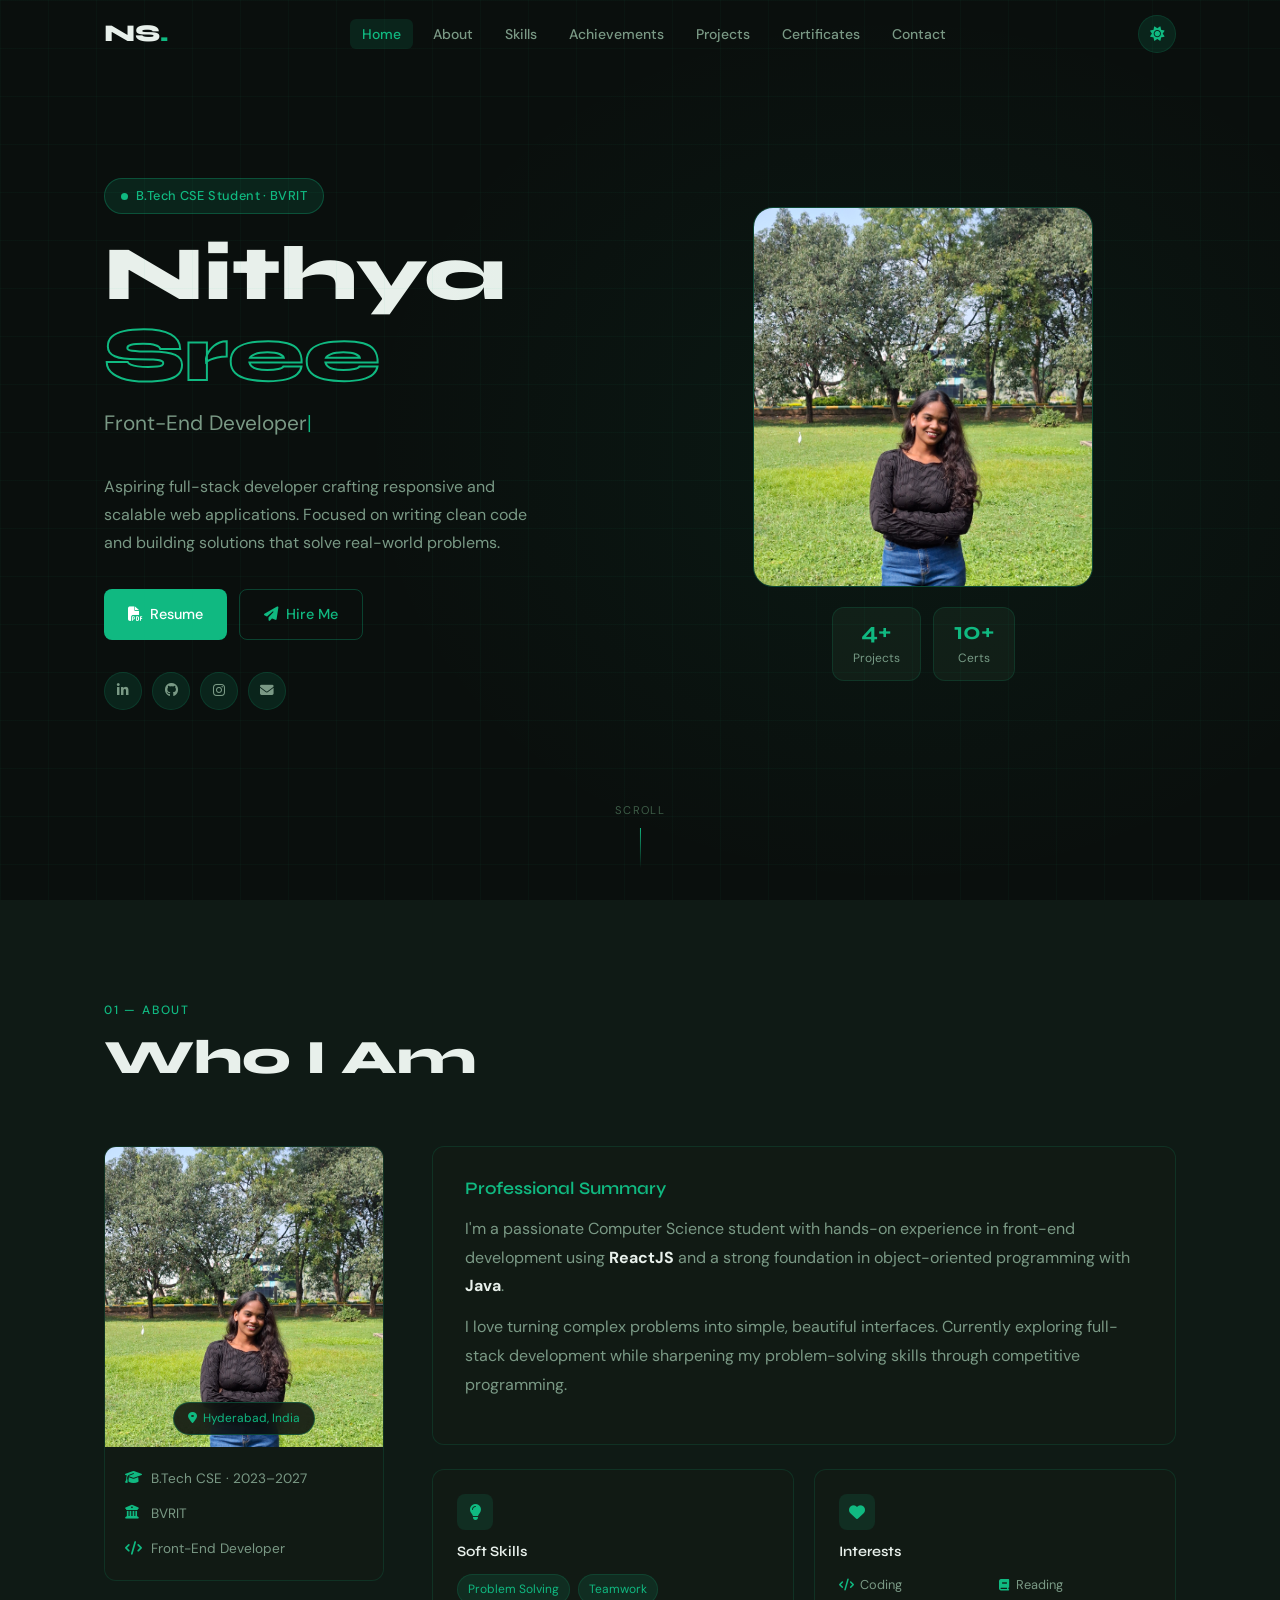
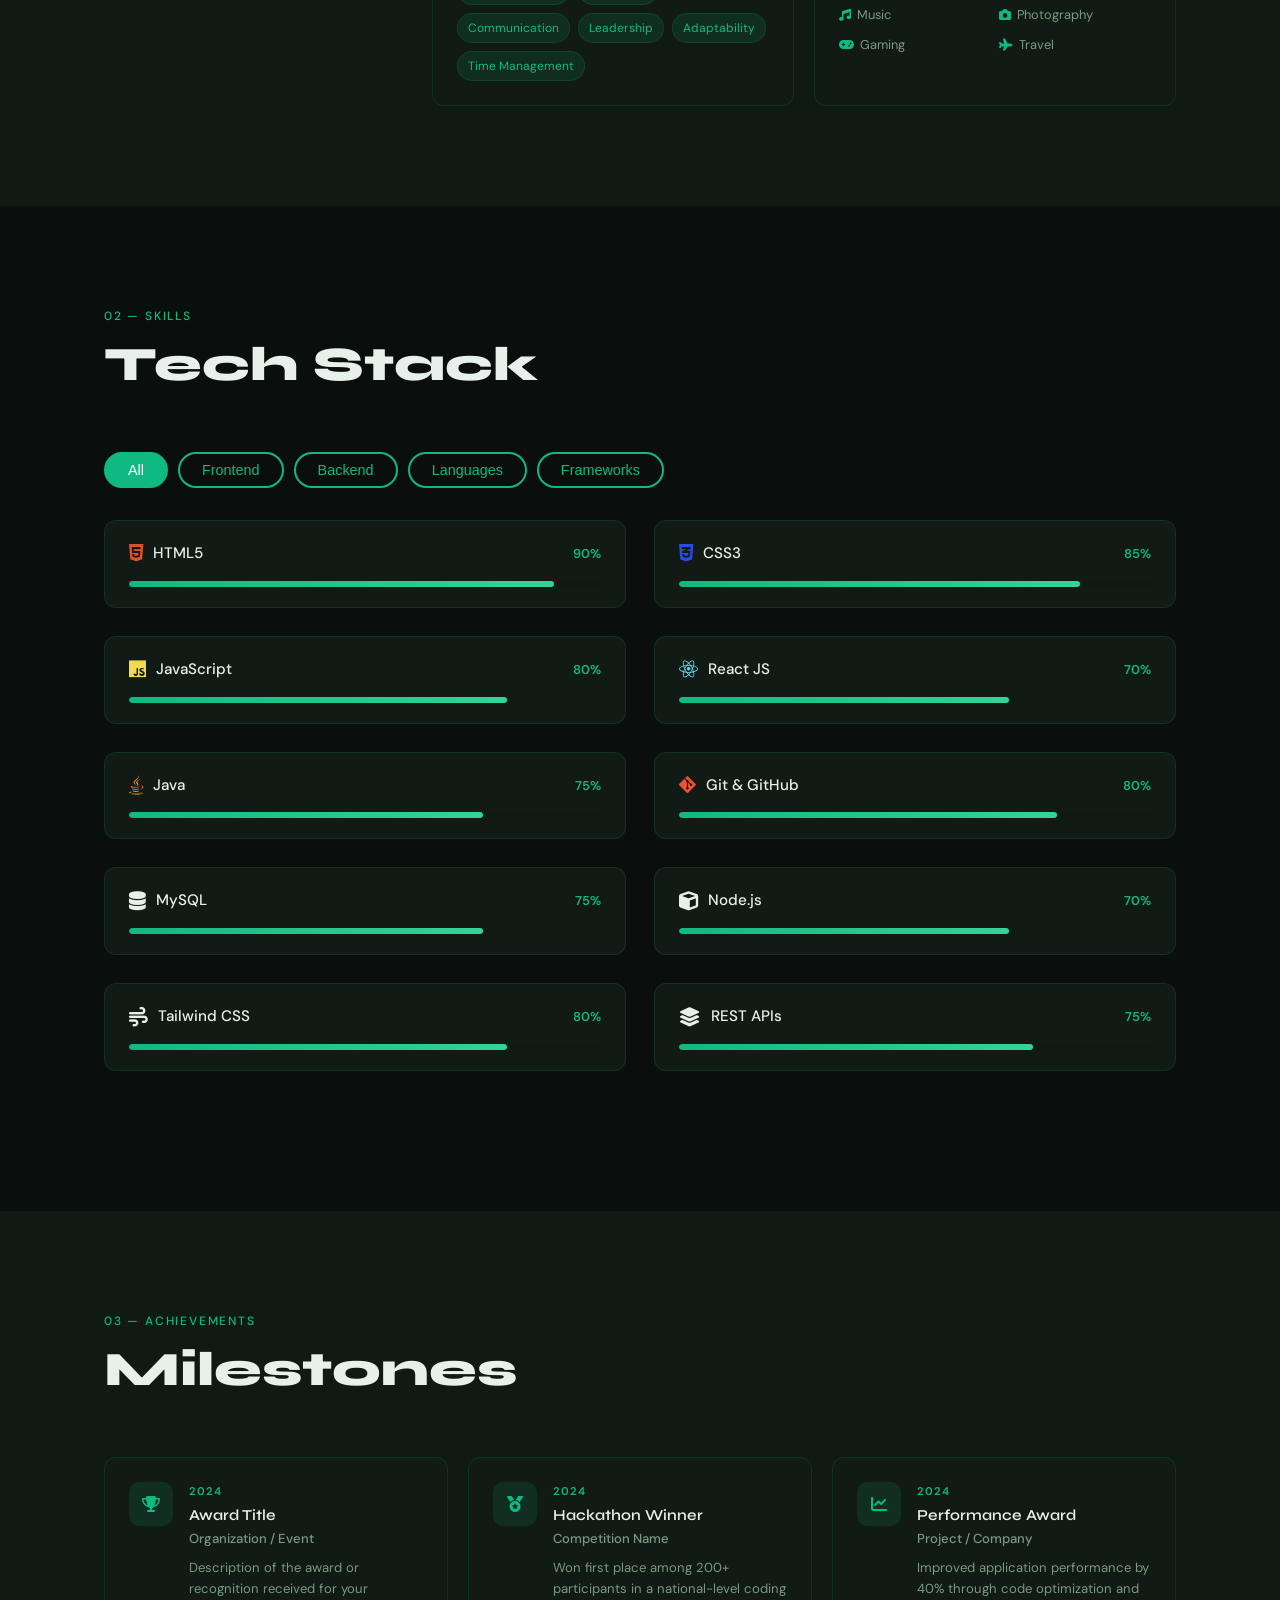
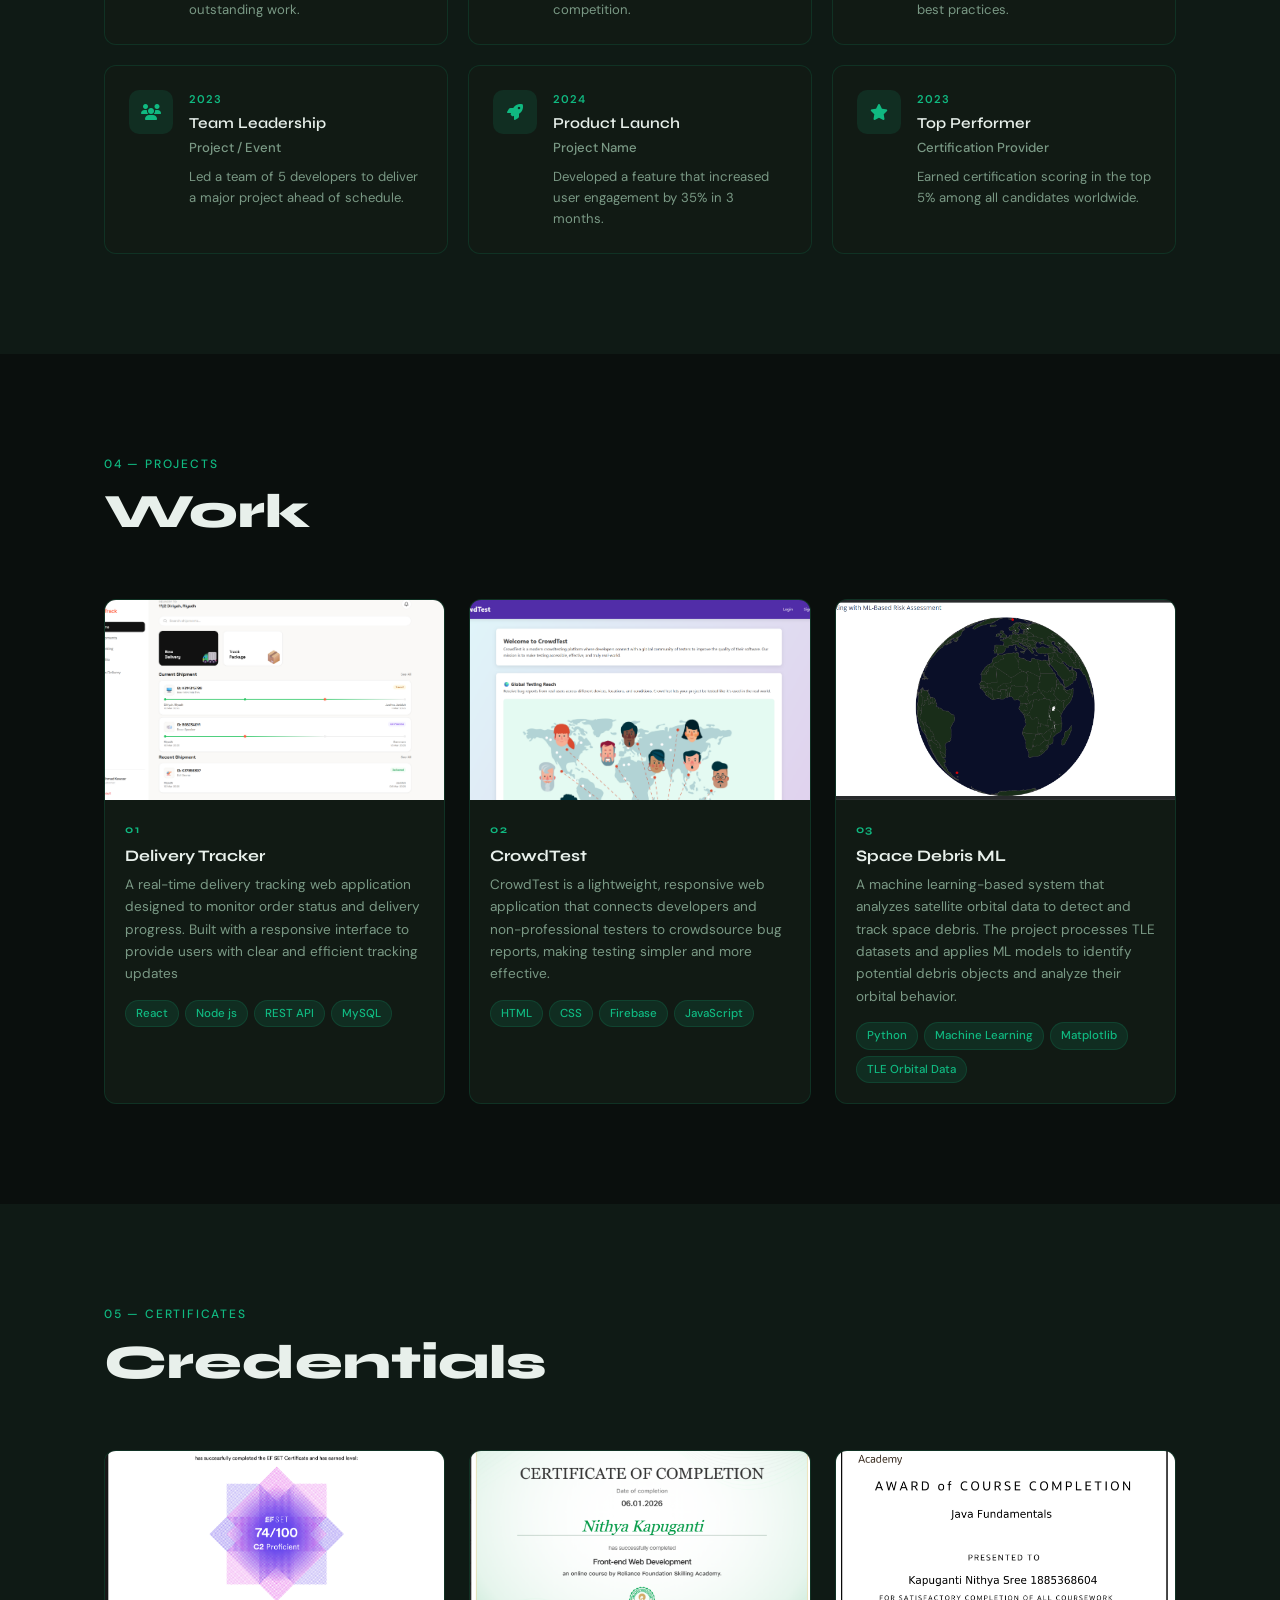
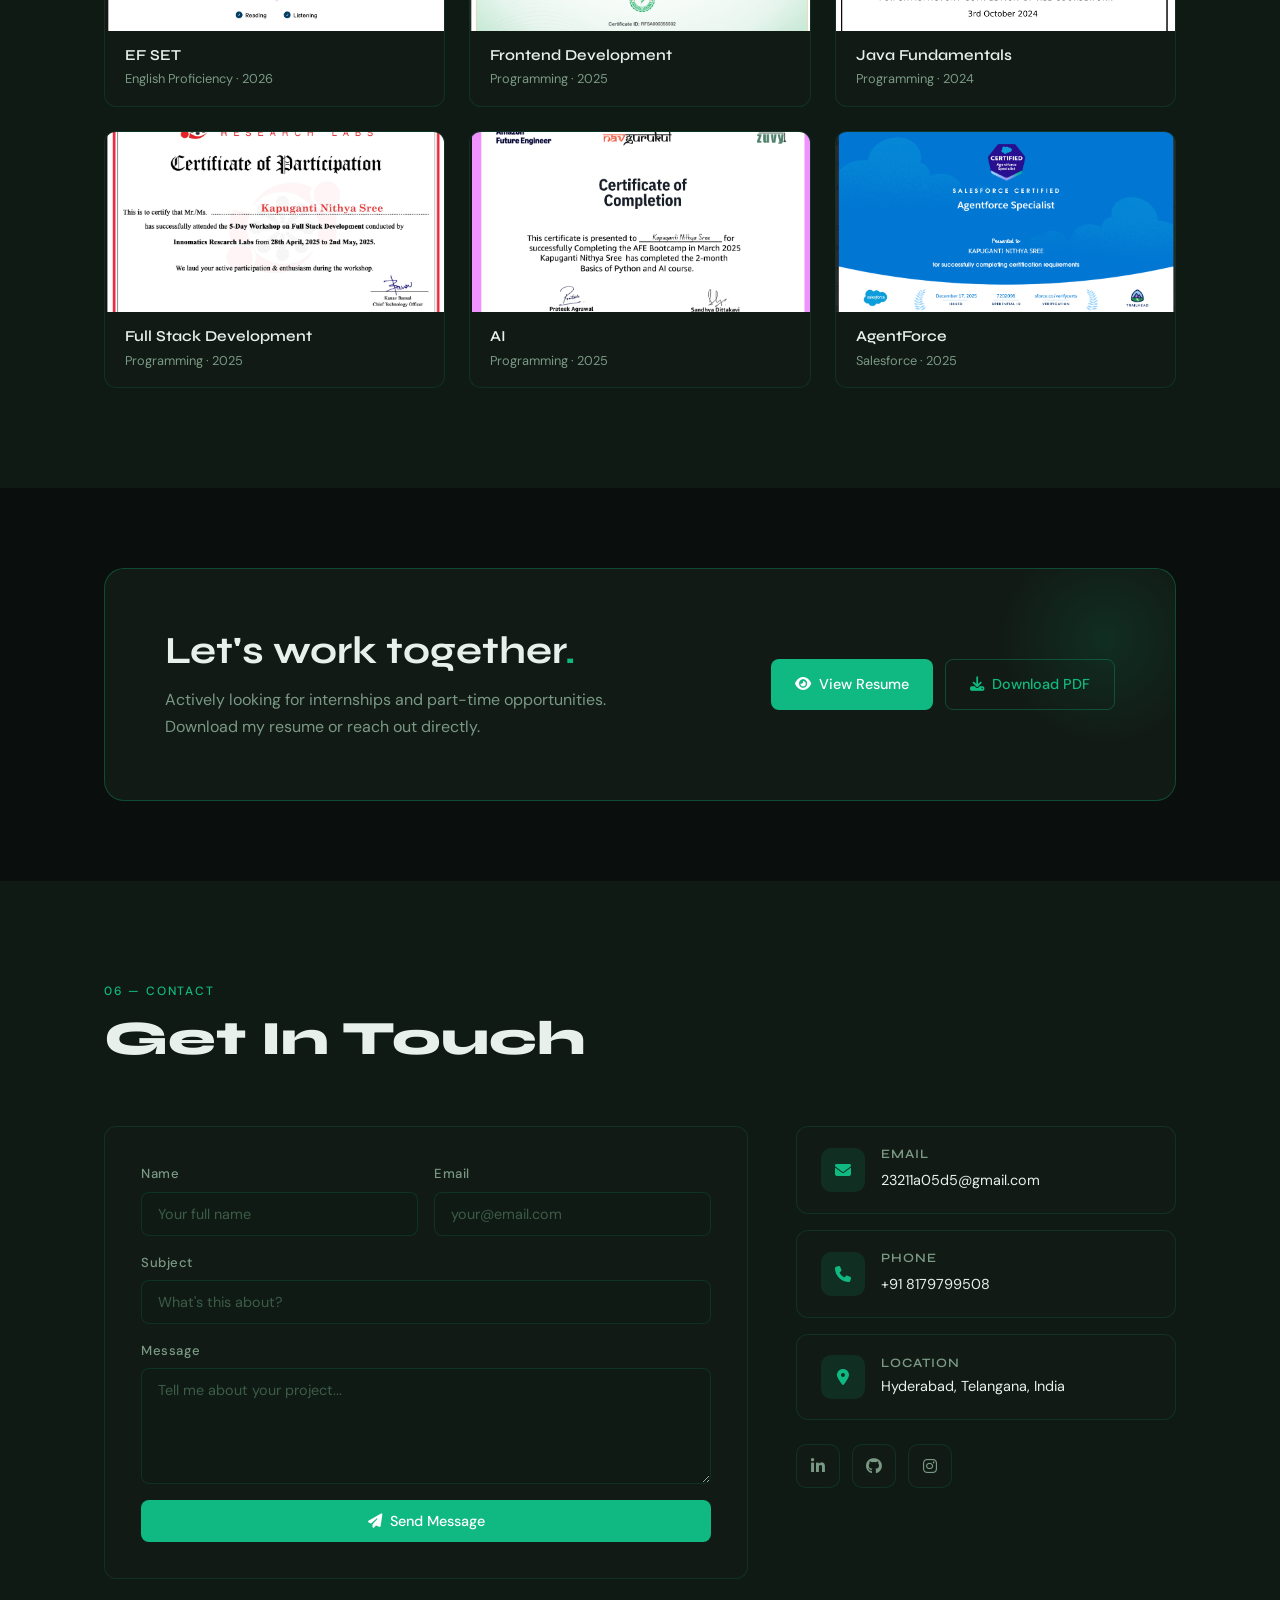
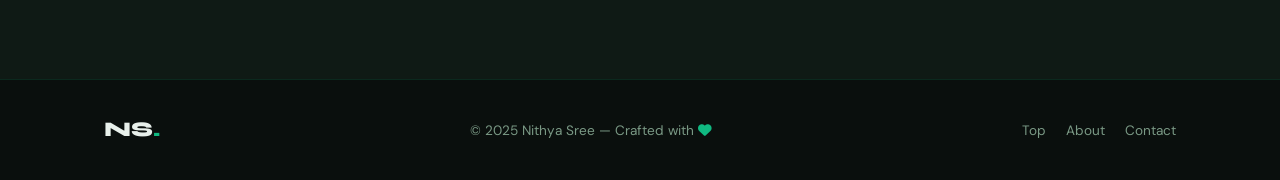
==== commit ec293d1c: "Fix image paths" ====
--- a/index.html
+++ b/index.html
@@ -320,7 +320,7 @@
             <div class="projects-grid">
                 <div class="project-card">
                     <div class="project-img">
-                        <img src="C:\Users\nithy\OneDrive\Desktop\portfolio\images\project1.png" alt="Project 1">
+                        <img src="images\project1.png" alt="Project 1">
                         <div class="project-links">
                             <a href="https://delivery-tracker-nu.vercel.app/" class="proj-btn" aria-label="Live Demo"><i class="fas fa-external-link-alt"></i> Live</a>
                             <a href="https://github.com/Nithya2709/delivery-tracker" class="proj-btn" aria-label="GitHub"><i class="fab fa-github"></i> Code</a>
@@ -338,7 +338,7 @@
                 </div>
                 <div class="project-card">
                     <div class="project-img">
-                        <img src="C:\Users\nithy\OneDrive\Desktop\portfolio\images\project2.png" alt="Project 2">
+                        <img src="images\project2.png" alt="Project 2">
                         <div class="project-links">
                             <a href="https://nithya2709.github.io/CrowdTesting/" class="proj-btn" aria-label="Live Demo"><i class="fas fa-external-link-alt"></i> Live</a>
                             <a href="https://github.com/Nithya2709/CrowdTesting" class="proj-btn" aria-label="GitHub"><i class="fab fa-github"></i> Code</a>
@@ -355,7 +355,7 @@
                 </div>
                 <div class="project-card">
                     <div class="project-img">
-                        <img src="C:\Users\nithy\OneDrive\Desktop\portfolio\images\project-3.png" alt="Project 3">
+                        <img src="images\project-3.png" alt="Project 3">
                         <div class="project-links">
                             <a href="https://github.com/Nithya2709/Space-debris-ML"" class="proj-btn" aria-label="Live Demo"><i class="fas fa-external-link-alt"></i> Live</a>
                             <a href="https://github.com/Nithya2709/Space-debris-ML" class="proj-btn" aria-label="GitHub"><i class="fab fa-github"></i> Code</a>
@@ -385,7 +385,7 @@
             <div class="certs-grid">
                 <div class="cert-card">
                     <div class="cert-img">
-                        <img src="C:\Users\nithy\OneDrive\Desktop\portfolio\images\efset.png" alt="Certificate 1">
+                        <img src="images\efset.png" alt="Certificate 1">
                         <div class="cert-overlay">
                             <a href="https://drive.google.com/file/d/1cZNAU8BMcyesgtbnntDyjx6SrXt19Drb/view?usp=sharing" aria-label="View"><i class="fas fa-eye"></i></a>
                             <a href="https://drive.google.com/file/d/1cZNAU8BMcyesgtbnntDyjx6SrXt19Drb/download" aria-label="Download"><i class="fas fa-download"></i></a>
@@ -398,7 +398,7 @@
                 </div>
                 <div class="cert-card">
                     <div class="cert-img">
-                        <img src="C:\Users\nithy\OneDrive\Desktop\portfolio\images\frontend.png" alt="Certificate 2">
+                        <img src="images\frontend.png" alt="Certificate 2">
                         <div class="cert-overlay">
                             <a href="https://drive.google.com/file/d/1l-K3X--w5DMGrCQKBN5qSZi42W2nsPSg/view?usp=sharing" aria-label="View"><i class="fas fa-eye"></i></a>
                             <a href="https://drive.google.com/file/d/1l-K3X--w5DMGrCQKBN5qSZi42W2nsPSg/download" aria-label="Download"><i class="fas fa-download"></i></a>
@@ -411,7 +411,7 @@
                 </div>
                 <div class="cert-card">
                     <div class="cert-img">
-                        <img src="C:\Users\nithy\OneDrive\Desktop\portfolio\images\oracle.png" alt="Certificate 2">
+                        <img src="images\oracle.png" alt="Certificate 2">
                         <div class="cert-overlay">
                             <a href="https://drive.google.com/file/d/1wGJiSFn4TLhfO-kSg_crFlDH_HVW7ja5/view?usp=sharing" aria-label="View"><i class="fas fa-eye"></i></a>
                             <a href="https://drive.google.com/file/d/1wGJiSFn4TLhfO-kSg_crFlDH_HVW7ja5/download" aria-label="Download"><i class="fas fa-download"></i></a>
@@ -424,20 +424,20 @@
                 </div>
                 <div class="cert-card">
                     <div class="cert-img">
-                        <img src="C:\Users\nithy\OneDrive\Desktop\portfolio\images\oracle.png" alt="Certificate 2">
+                        <img src="images\FSD.png" alt="Certificate 2">
                         <div class="cert-overlay">
-                            <a href="" aria-label="View"><i class="fas fa-eye"></i></a>
-                            <a href="https://drive.google.com/file/d/1wGJiSFn4TLhfO-kSg_crFlDH_HVW7ja5/download" aria-label="Download"><i class="fas fa-download"></i></a>
+                            <a href="https://drive.google.com/file/d/1cRjJwI-E_90kt7vK-a2dkf_Hd1hwUMtL/view?usp=sharing" aria-label="View"><i class="fas fa-eye"></i></a>
+                            <a href="https://drive.google.com/file/d/1cRjJwI-E_90kt7vK-a2dkf_Hd1hwUMtL/download" aria-label="Download"><i class="fas fa-download"></i></a>
                         </div>
                     </div>
                     <div class="cert-info">
-                        <h3>Java Fundamentals</h3>
-                        <p>Programming &middot; 2024</p>
+                        <h3>Full Stack Development</h3>
+                        <p>Programming &middot; 2025</p>
                     </div>
                 </div>
                 <div class="cert-card">
                     <div class="cert-img">
-                        <img src="C:\Users\nithy\OneDrive\Desktop\portfolio\images\afe.png" alt="Certificate 3">
+                        <img src="images\afe.png" alt="Certificate 3">
                         <div class="cert-overlay">
                             <a href="https://drive.google.com/file/d/1kise_Lmzxf2VC-SiCFnpWxLmibrD3zM6/view?usp=sharing" aria-label="View"><i class="fas fa-eye"></i></a>
                             <a href="https://drive.google.com/file/d/1kise_Lmzxf2VC-SiCFnpWxLmibrD3zM6/download" aria-label="Download"><i class="fas fa-download"></i></a>
@@ -450,7 +450,7 @@
                 </div>
                 <div class="cert-card">
                     <div class="cert-img">
-                        <img src="C:\Users\nithy\OneDrive\Desktop\portfolio\images\agentforce.png" alt="Certificate 3">
+                        <img src="images\agentforce.png" alt="Certificate 3">
                         <div class="cert-overlay">
                             <a href="https://drive.google.com/file/d/1vsO1co103p_Hf8zsPhm0R4hI9atqAaRM/view?usp=sharing" aria-label="View"><i class="fas fa-eye"></i></a>
                             <a href="https://drive.google.com/file/d/1vsO1co103p_Hf8zsPhm0R4hI9atqAaRM/download" aria-label="Download"><i class="fas fa-download"></i></a>
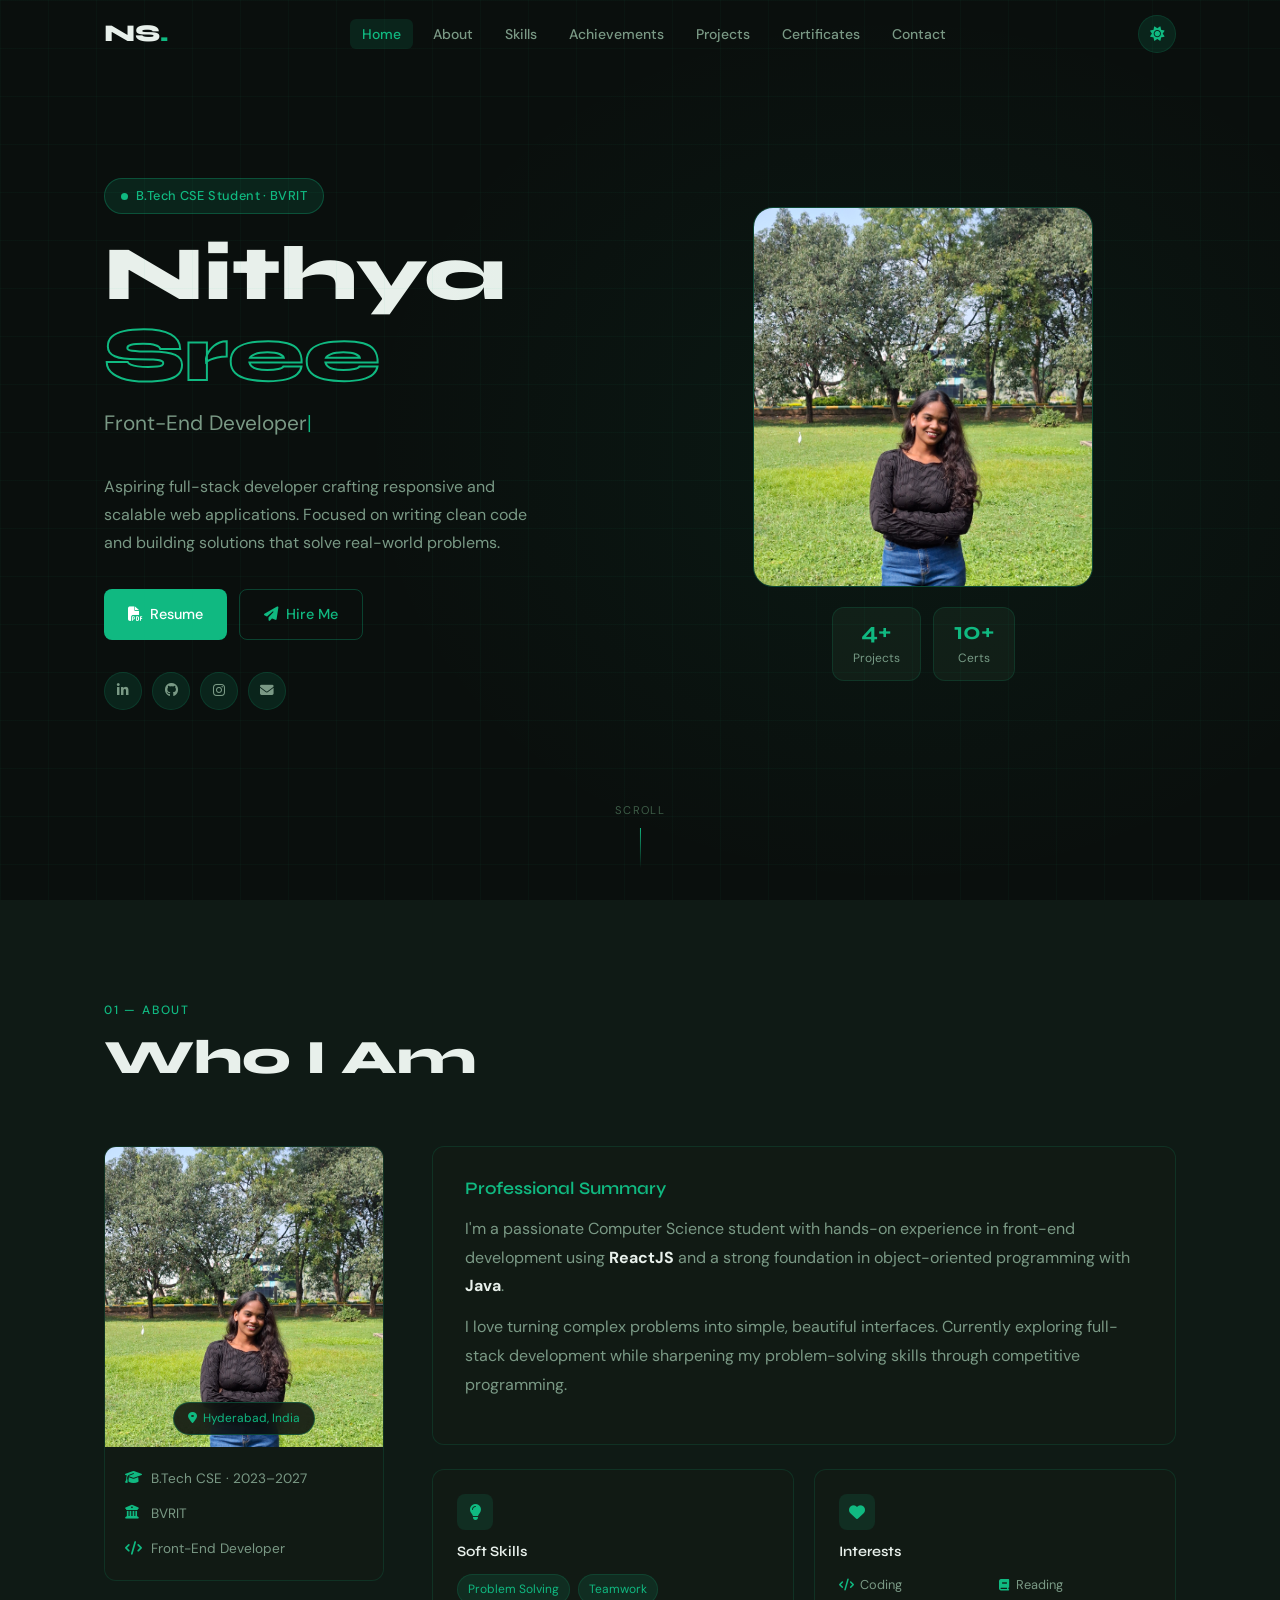
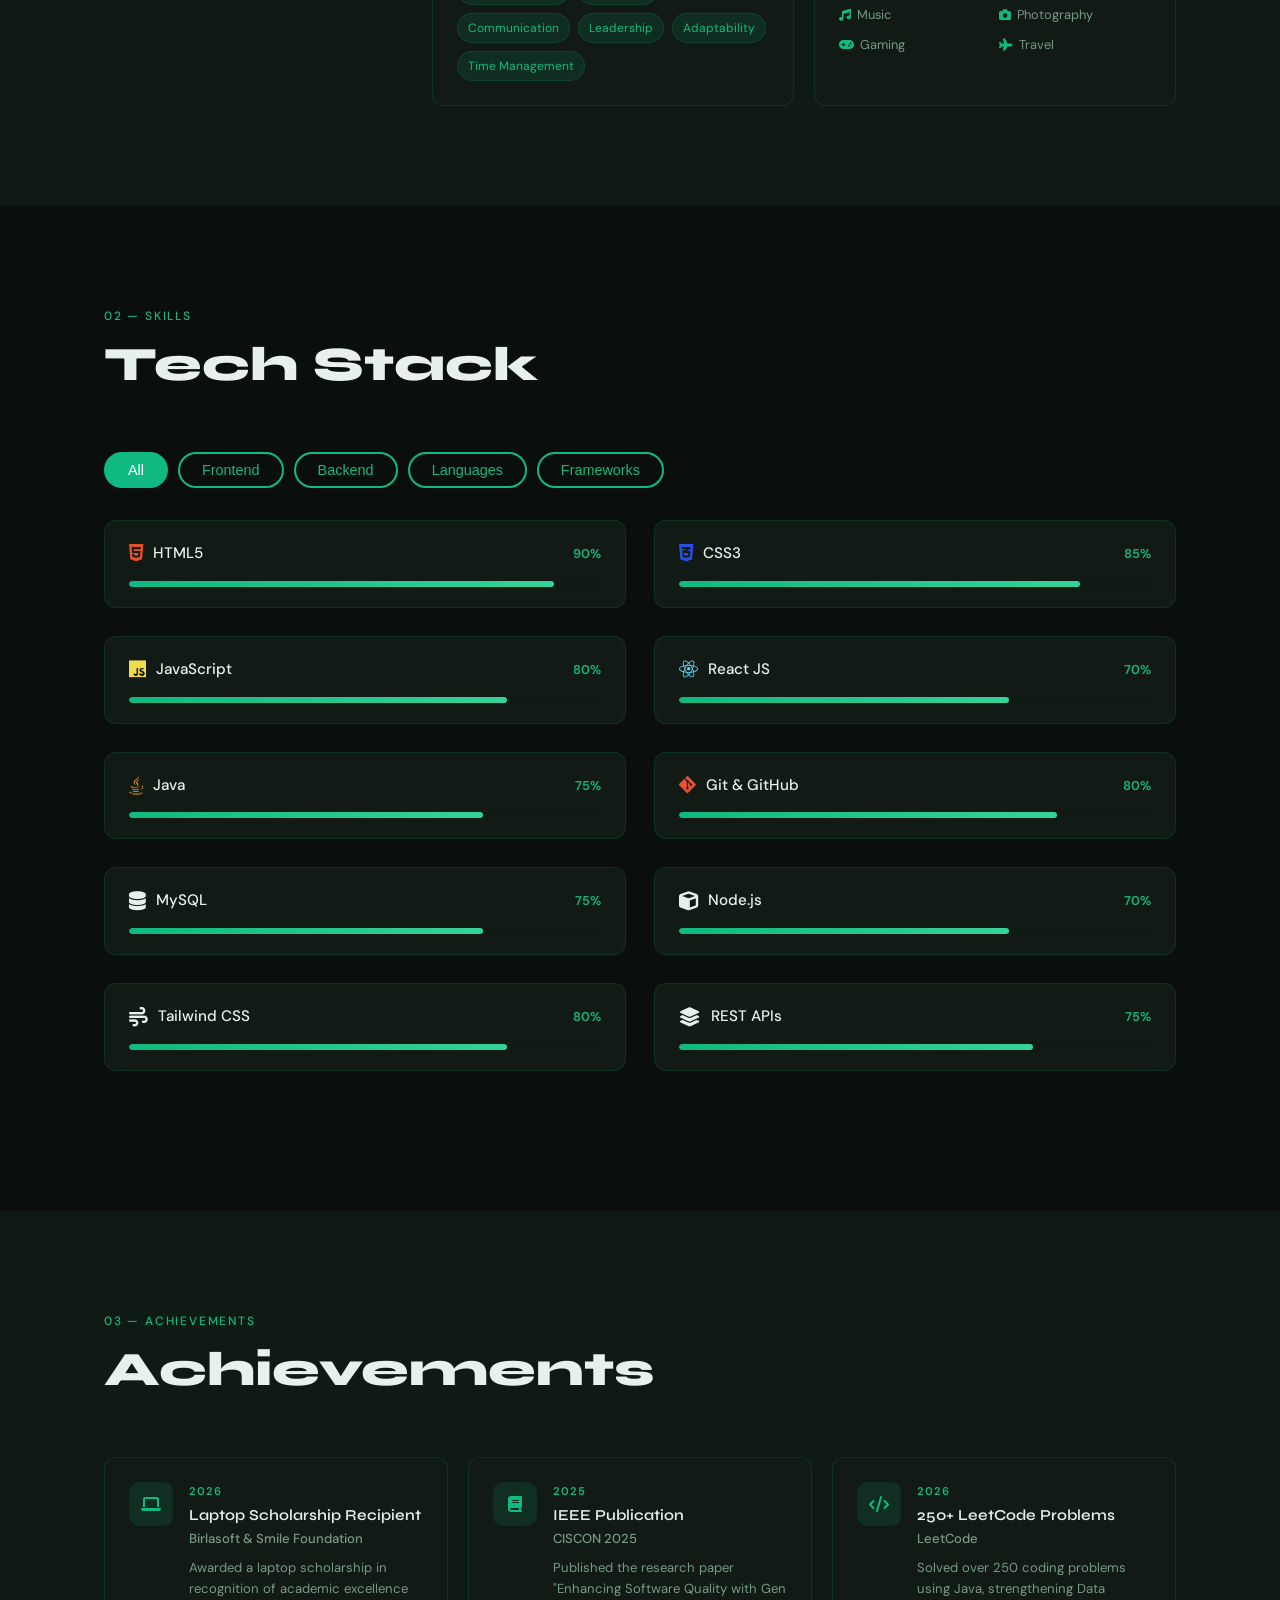
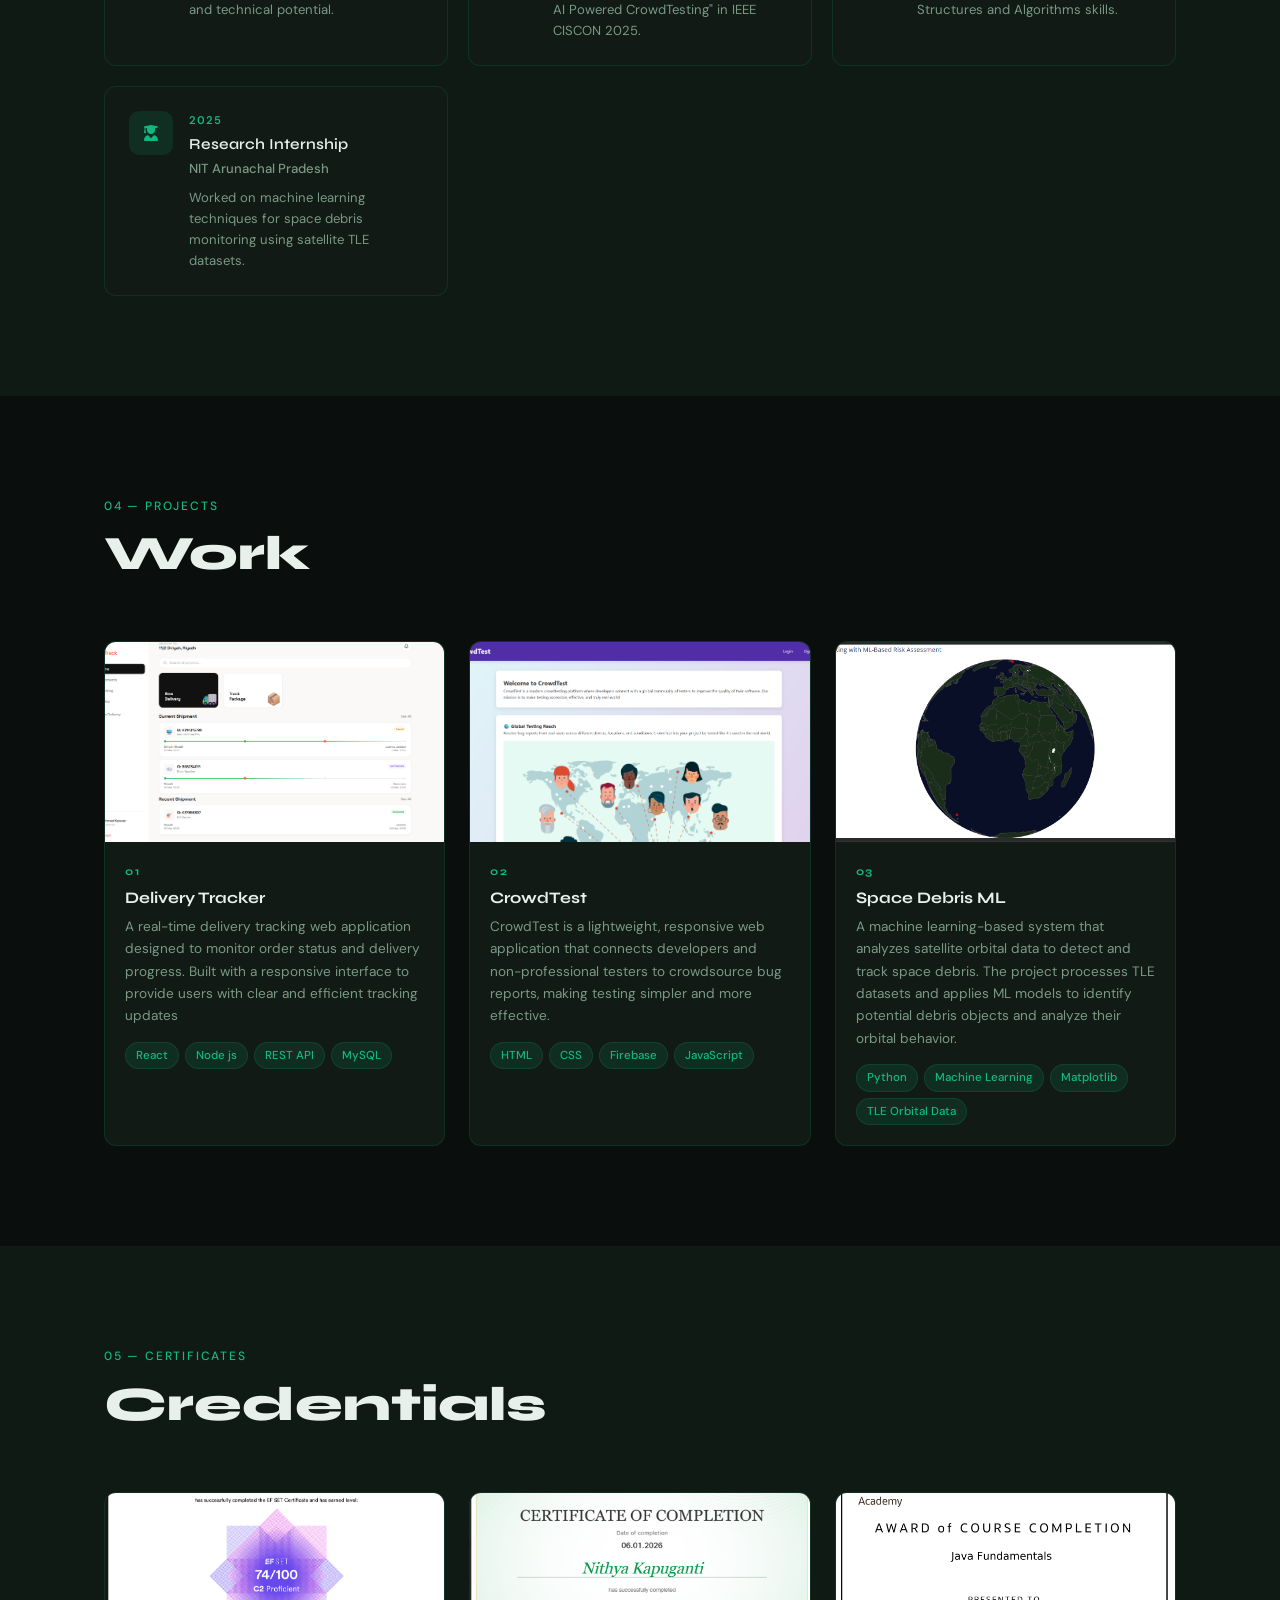
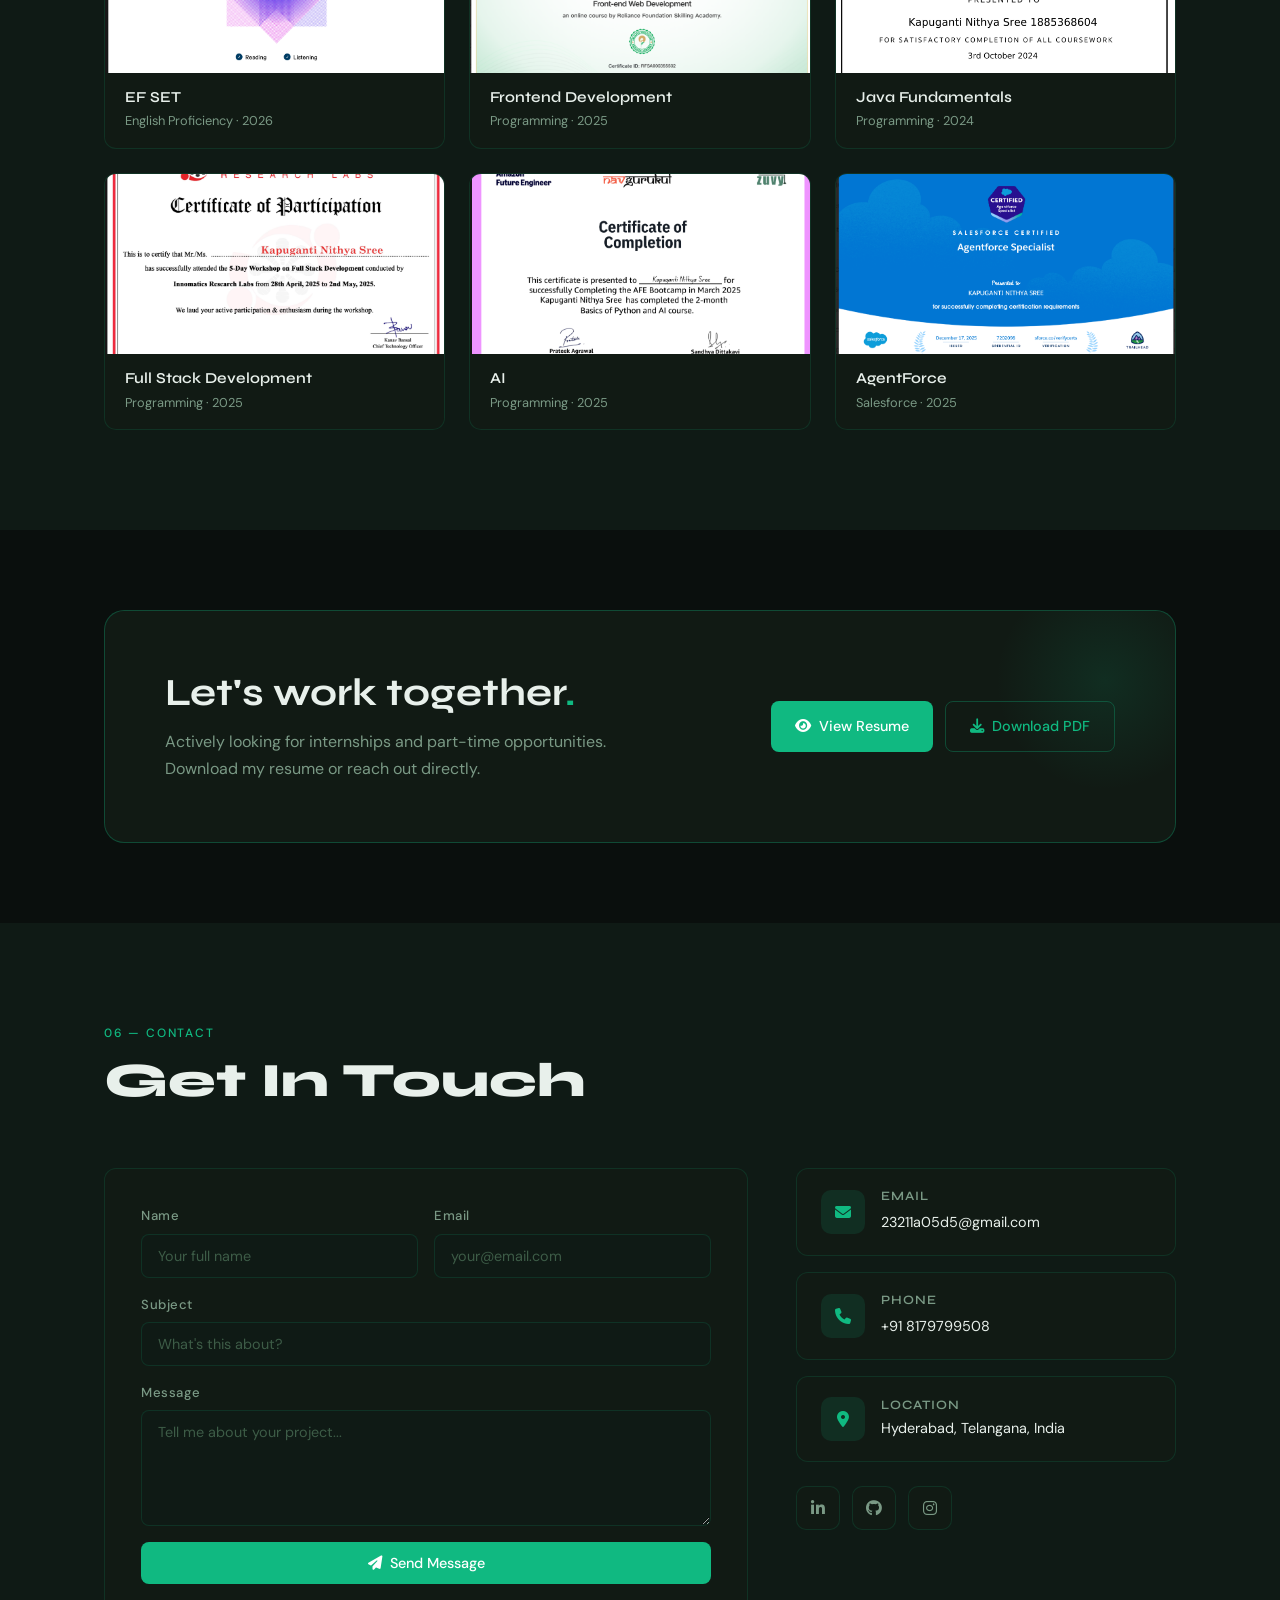
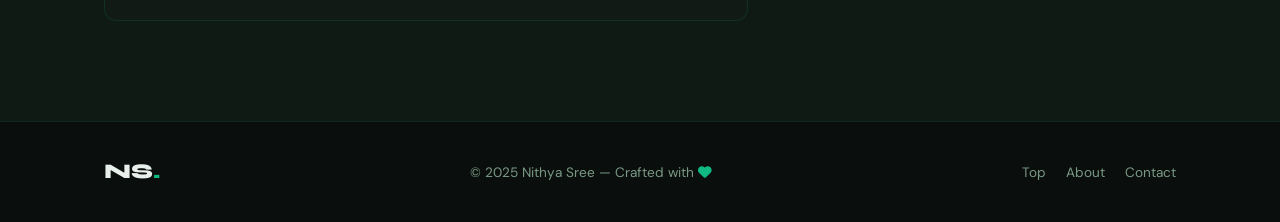
==== commit b18aeb71: "Updated portfolio with new projects and achievements" ====
--- a/index.html
+++ b/index.html
@@ -243,72 +243,67 @@
             </div>
         </div>
     </section>
-
-    <!-- Achievements Section -->
-    <section id="achievements" class="achievements">
-        <div class="container">
-            <div class="section-header">
-                <span class="section-tag">03 &mdash; Achievements</span>
-                <h2 class="section-title">Milestones</h2>
-            </div>
-            <div class="achievements-grid">
-                <div class="ach-card">
-                    <div class="ach-icon-wrap"><i class="fas fa-trophy"></i></div>
-                    <div class="ach-body">
-                        <span class="ach-year">2024</span>
-                        <h3>Award Title</h3>
-                        <p class="ach-org">Organization / Event</p>
-                        <p>Description of the award or recognition received for your outstanding work.</p>
-                    </div>
-                </div>
-                <div class="ach-card">
-                    <div class="ach-icon-wrap"><i class="fas fa-medal"></i></div>
-                    <div class="ach-body">
-                        <span class="ach-year">2024</span>
-                        <h3>Hackathon Winner</h3>
-                        <p class="ach-org">Competition Name</p>
-                        <p>Won first place among 200+ participants in a national-level coding competition.</p>
-                    </div>
-                </div>
-                <div class="ach-card">
-                    <div class="ach-icon-wrap"><i class="fas fa-chart-line"></i></div>
-                    <div class="ach-body">
-                        <span class="ach-year">2024</span>
-                        <h3>Performance Award</h3>
-                        <p class="ach-org">Project / Company</p>
-                        <p>Improved application performance by 40% through code optimization and best practices.</p>
-                    </div>
-                </div>
-                <div class="ach-card">
-                    <div class="ach-icon-wrap"><i class="fas fa-users"></i></div>
-                    <div class="ach-body">
-                        <span class="ach-year">2023</span>
-                        <h3>Team Leadership</h3>
-                        <p class="ach-org">Project / Event</p>
-                        <p>Led a team of 5 developers to deliver a major project ahead of schedule.</p>
-                    </div>
-                </div>
-                <div class="ach-card">
-                    <div class="ach-icon-wrap"><i class="fas fa-rocket"></i></div>
-                    <div class="ach-body">
-                        <span class="ach-year">2024</span>
-                        <h3>Product Launch</h3>
-                        <p class="ach-org">Project Name</p>
-                        <p>Developed a feature that increased user engagement by 35% in 3 months.</p>
-                    </div>
-                </div>
-                <div class="ach-card">
-                    <div class="ach-icon-wrap"><i class="fas fa-star"></i></div>
-                    <div class="ach-body">
-                        <span class="ach-year">2023</span>
-                        <h3>Top Performer</h3>
-                        <p class="ach-org">Certification Provider</p>
-                        <p>Earned certification scoring in the top 5% among all candidates worldwide.</p>
-                    </div>
-                </div>
-            </div>
-        </div>
-    </section>
+<!-- Achievements Section -->
+<section id="achievements" class="achievements">
+    <div class="container">
+        <div class="section-header">
+            <span class="section-tag">03 &mdash; Achievements</span>
+            <h2 class="section-title">Achievements</h2>
+        </div>
+
+        <div class="achievements-grid">
+
+            <div class="ach-card">
+                <div class="ach-icon-wrap">
+                    <i class="fas fa-laptop"></i>
+                </div>
+                <div class="ach-body">
+                    <span class="ach-year">2026</span>
+                    <h3>Laptop Scholarship Recipient</h3>
+                    <p class="ach-org">Birlasoft & Smile Foundation</p>
+                    <p>Awarded a laptop scholarship in recognition of academic excellence and technical potential.</p>
+                </div>
+            </div>
+
+            <div class="ach-card">
+                <div class="ach-icon-wrap">
+                    <i class="fas fa-book"></i>
+                </div>
+                <div class="ach-body">
+                    <span class="ach-year">2025</span>
+                    <h3>IEEE Publication</h3>
+                    <p class="ach-org">CISCON 2025</p>
+                    <p>Published the research paper "Enhancing Software Quality with Gen AI Powered CrowdTesting" in IEEE CISCON 2025.</p>
+                </div>
+            </div>
+
+            <div class="ach-card">
+                <div class="ach-icon-wrap">
+                    <i class="fas fa-code"></i>
+                </div>
+                <div class="ach-body">
+                    <span class="ach-year">2026</span>
+                    <h3>250+ LeetCode Problems</h3>
+                    <p class="ach-org">LeetCode</p>
+                    <p>Solved over 250 coding problems using Java, strengthening Data Structures and Algorithms skills.</p>
+                </div>
+            </div>
+
+            <div class="ach-card">
+                <div class="ach-icon-wrap">
+                    <i class="fas fa-user-graduate"></i>
+                </div>
+                <div class="ach-body">
+                    <span class="ach-year">2025</span>
+                    <h3>Research Internship</h3>
+                    <p class="ach-org">NIT Arunachal Pradesh</p>
+                    <p>Worked on machine learning techniques for space debris monitoring using satellite TLE datasets.</p>
+                </div>
+            </div>
+
+        </div>
+    </div>
+</section>
 
     <!-- Projects Section -->
     <section id="projects" class="projects">
@@ -320,7 +315,7 @@
             <div class="projects-grid">
                 <div class="project-card">
                     <div class="project-img">
-                        <img src="images\project1.png" alt="Project 1">
+                        <img src="images/project1.png" alt="Project 1">
                         <div class="project-links">
                             <a href="https://delivery-tracker-nu.vercel.app/" class="proj-btn" aria-label="Live Demo"><i class="fas fa-external-link-alt"></i> Live</a>
                             <a href="https://github.com/Nithya2709/delivery-tracker" class="proj-btn" aria-label="GitHub"><i class="fab fa-github"></i> Code</a>
@@ -338,7 +333,7 @@
                 </div>
                 <div class="project-card">
                     <div class="project-img">
-                        <img src="images\project2.png" alt="Project 2">
+                        <img src="images/project2.png" alt="Project 2">
                         <div class="project-links">
                             <a href="https://nithya2709.github.io/CrowdTesting/" class="proj-btn" aria-label="Live Demo"><i class="fas fa-external-link-alt"></i> Live</a>
                             <a href="https://github.com/Nithya2709/CrowdTesting" class="proj-btn" aria-label="GitHub"><i class="fab fa-github"></i> Code</a>
@@ -355,7 +350,7 @@
                 </div>
                 <div class="project-card">
                     <div class="project-img">
-                        <img src="images\project-3.png" alt="Project 3">
+                        <img src="images/project-3.png" alt="Project 3">
                         <div class="project-links">
                             <a href="https://github.com/Nithya2709/Space-debris-ML"" class="proj-btn" aria-label="Live Demo"><i class="fas fa-external-link-alt"></i> Live</a>
                             <a href="https://github.com/Nithya2709/Space-debris-ML" class="proj-btn" aria-label="GitHub"><i class="fab fa-github"></i> Code</a>
@@ -385,7 +380,7 @@
             <div class="certs-grid">
                 <div class="cert-card">
                     <div class="cert-img">
-                        <img src="images\efset.png" alt="Certificate 1">
+                        <img src="images/efset.png" alt="Certificate 1">
                         <div class="cert-overlay">
                             <a href="https://drive.google.com/file/d/1cZNAU8BMcyesgtbnntDyjx6SrXt19Drb/view?usp=sharing" aria-label="View"><i class="fas fa-eye"></i></a>
                             <a href="https://drive.google.com/file/d/1cZNAU8BMcyesgtbnntDyjx6SrXt19Drb/download" aria-label="Download"><i class="fas fa-download"></i></a>
@@ -398,7 +393,7 @@
                 </div>
                 <div class="cert-card">
                     <div class="cert-img">
-                        <img src="images\frontend.png" alt="Certificate 2">
+                        <img src="images/frontend.png" alt="Certificate 2">
                         <div class="cert-overlay">
                             <a href="https://drive.google.com/file/d/1l-K3X--w5DMGrCQKBN5qSZi42W2nsPSg/view?usp=sharing" aria-label="View"><i class="fas fa-eye"></i></a>
                             <a href="https://drive.google.com/file/d/1l-K3X--w5DMGrCQKBN5qSZi42W2nsPSg/download" aria-label="Download"><i class="fas fa-download"></i></a>
@@ -411,7 +406,7 @@
                 </div>
                 <div class="cert-card">
                     <div class="cert-img">
-                        <img src="images\oracle.png" alt="Certificate 2">
+                        <img src="images/oracle.png" alt="Certificate 2">
                         <div class="cert-overlay">
                             <a href="https://drive.google.com/file/d/1wGJiSFn4TLhfO-kSg_crFlDH_HVW7ja5/view?usp=sharing" aria-label="View"><i class="fas fa-eye"></i></a>
                             <a href="https://drive.google.com/file/d/1wGJiSFn4TLhfO-kSg_crFlDH_HVW7ja5/download" aria-label="Download"><i class="fas fa-download"></i></a>
@@ -424,7 +419,7 @@
                 </div>
                 <div class="cert-card">
                     <div class="cert-img">
-                        <img src="images\FSD.png" alt="Certificate 2">
+                        <img src="images/FSD.png" alt="Certificate 2">
                         <div class="cert-overlay">
                             <a href="https://drive.google.com/file/d/1cRjJwI-E_90kt7vK-a2dkf_Hd1hwUMtL/view?usp=sharing" aria-label="View"><i class="fas fa-eye"></i></a>
                             <a href="https://drive.google.com/file/d/1cRjJwI-E_90kt7vK-a2dkf_Hd1hwUMtL/download" aria-label="Download"><i class="fas fa-download"></i></a>
@@ -437,7 +432,7 @@
                 </div>
                 <div class="cert-card">
                     <div class="cert-img">
-                        <img src="images\afe.png" alt="Certificate 3">
+                        <img src="images/afe.png" alt="Certificate 3">
                         <div class="cert-overlay">
                             <a href="https://drive.google.com/file/d/1kise_Lmzxf2VC-SiCFnpWxLmibrD3zM6/view?usp=sharing" aria-label="View"><i class="fas fa-eye"></i></a>
                             <a href="https://drive.google.com/file/d/1kise_Lmzxf2VC-SiCFnpWxLmibrD3zM6/download" aria-label="Download"><i class="fas fa-download"></i></a>
@@ -450,7 +445,7 @@
                 </div>
                 <div class="cert-card">
                     <div class="cert-img">
-                        <img src="images\agentforce.png" alt="Certificate 3">
+                        <img src="images/agentforce.png" alt="Certificate 3">
                         <div class="cert-overlay">
                             <a href="https://drive.google.com/file/d/1vsO1co103p_Hf8zsPhm0R4hI9atqAaRM/view?usp=sharing" aria-label="View"><i class="fas fa-eye"></i></a>
                             <a href="https://drive.google.com/file/d/1vsO1co103p_Hf8zsPhm0R4hI9atqAaRM/download" aria-label="Download"><i class="fas fa-download"></i></a>
@@ -474,8 +469,8 @@
                     <p>Actively looking for internships and part-time opportunities. Download my resume or reach out directly.</p>
                 </div>
                 <div class="resume-btns">
-                    <a href="#" class="btn btn-primary"><i class="fas fa-eye"></i> View Resume</a>
-                    <a href="#" class="btn btn-outline"><i class="fas fa-download"></i> Download PDF</a>
+                    <a href="KAPUGANTI_NITHYA_SREE_RESUME.pdf" class="btn btn-primary"><i class="fas fa-eye"></i> View Resume</a>
+                    <a href="KAPUGANTI_NITHYA_SREE_RESUME.pdf" class="btn btn-outline"><i class="fas fa-download"></i> Download PDF</a>
                 </div>
             </div>
         </div>
@@ -617,4 +612,4 @@
     </script>
 
 </body>
-</html>+</html>
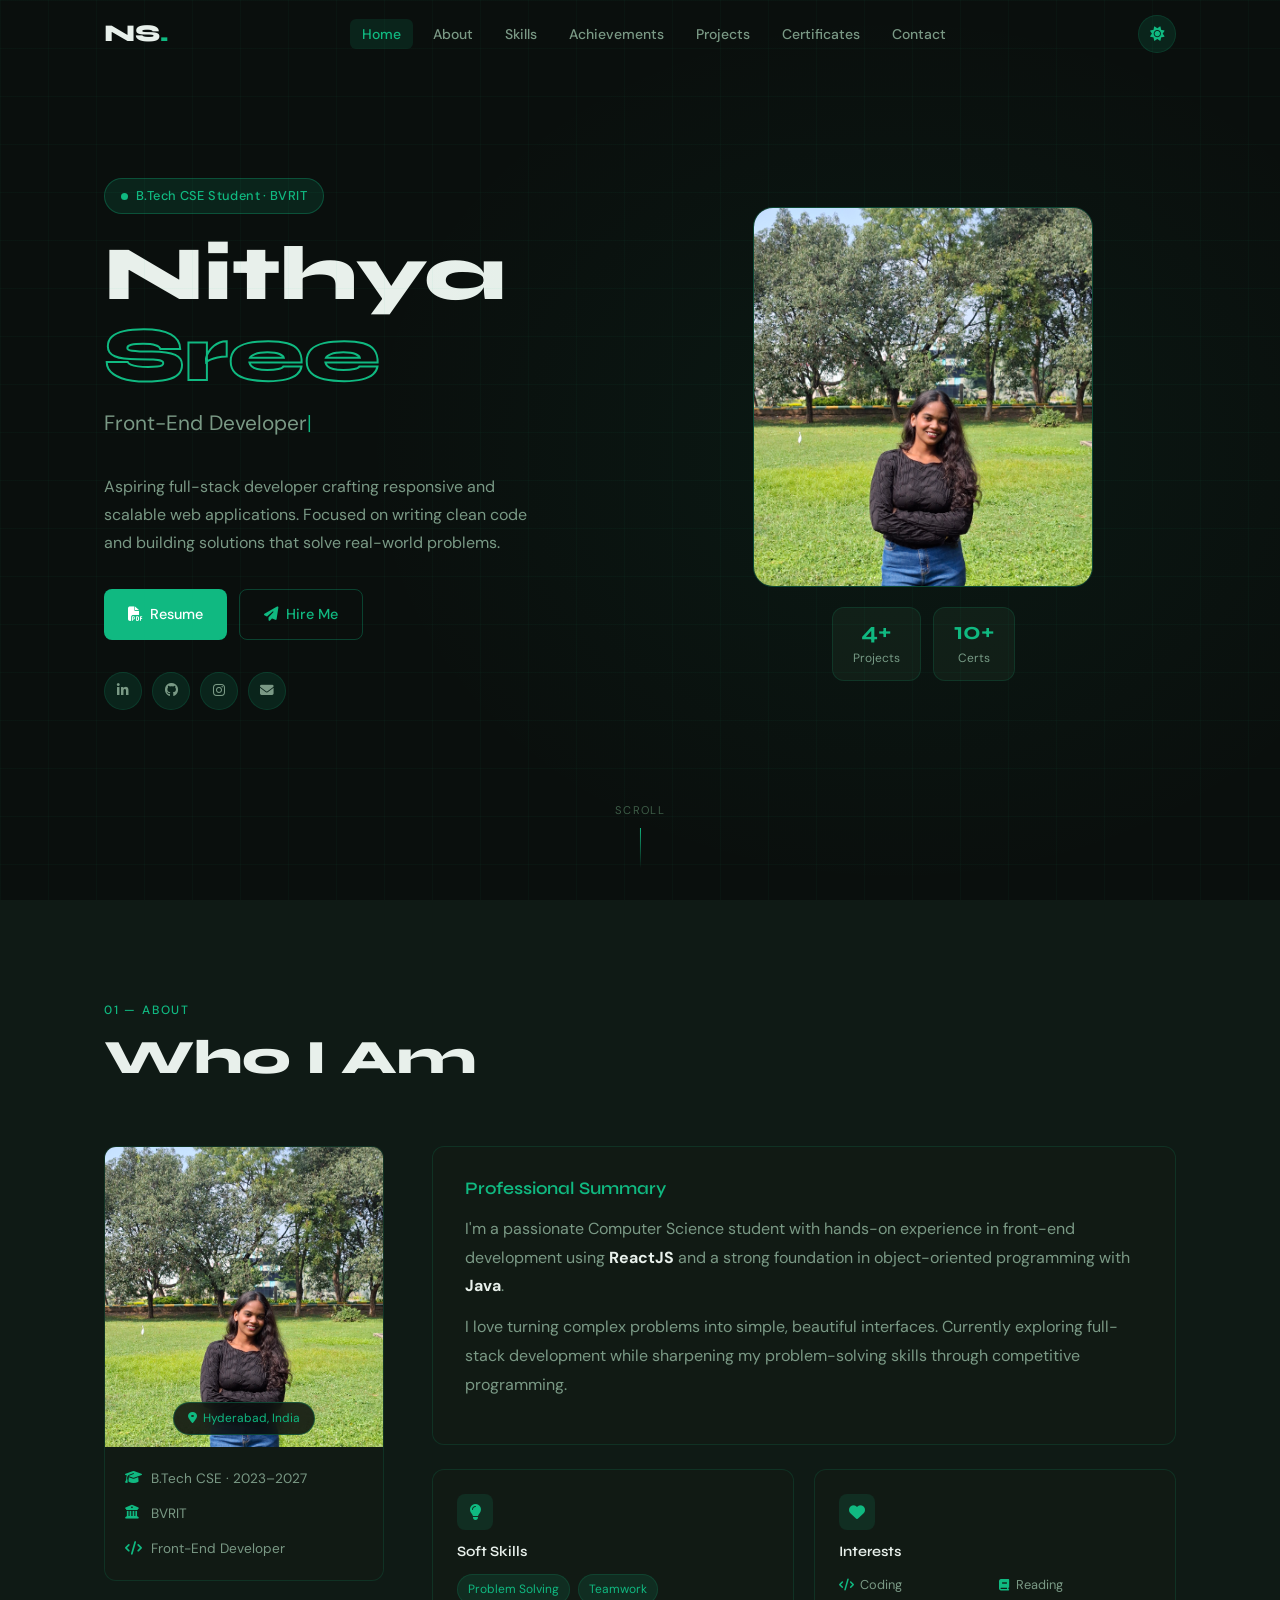
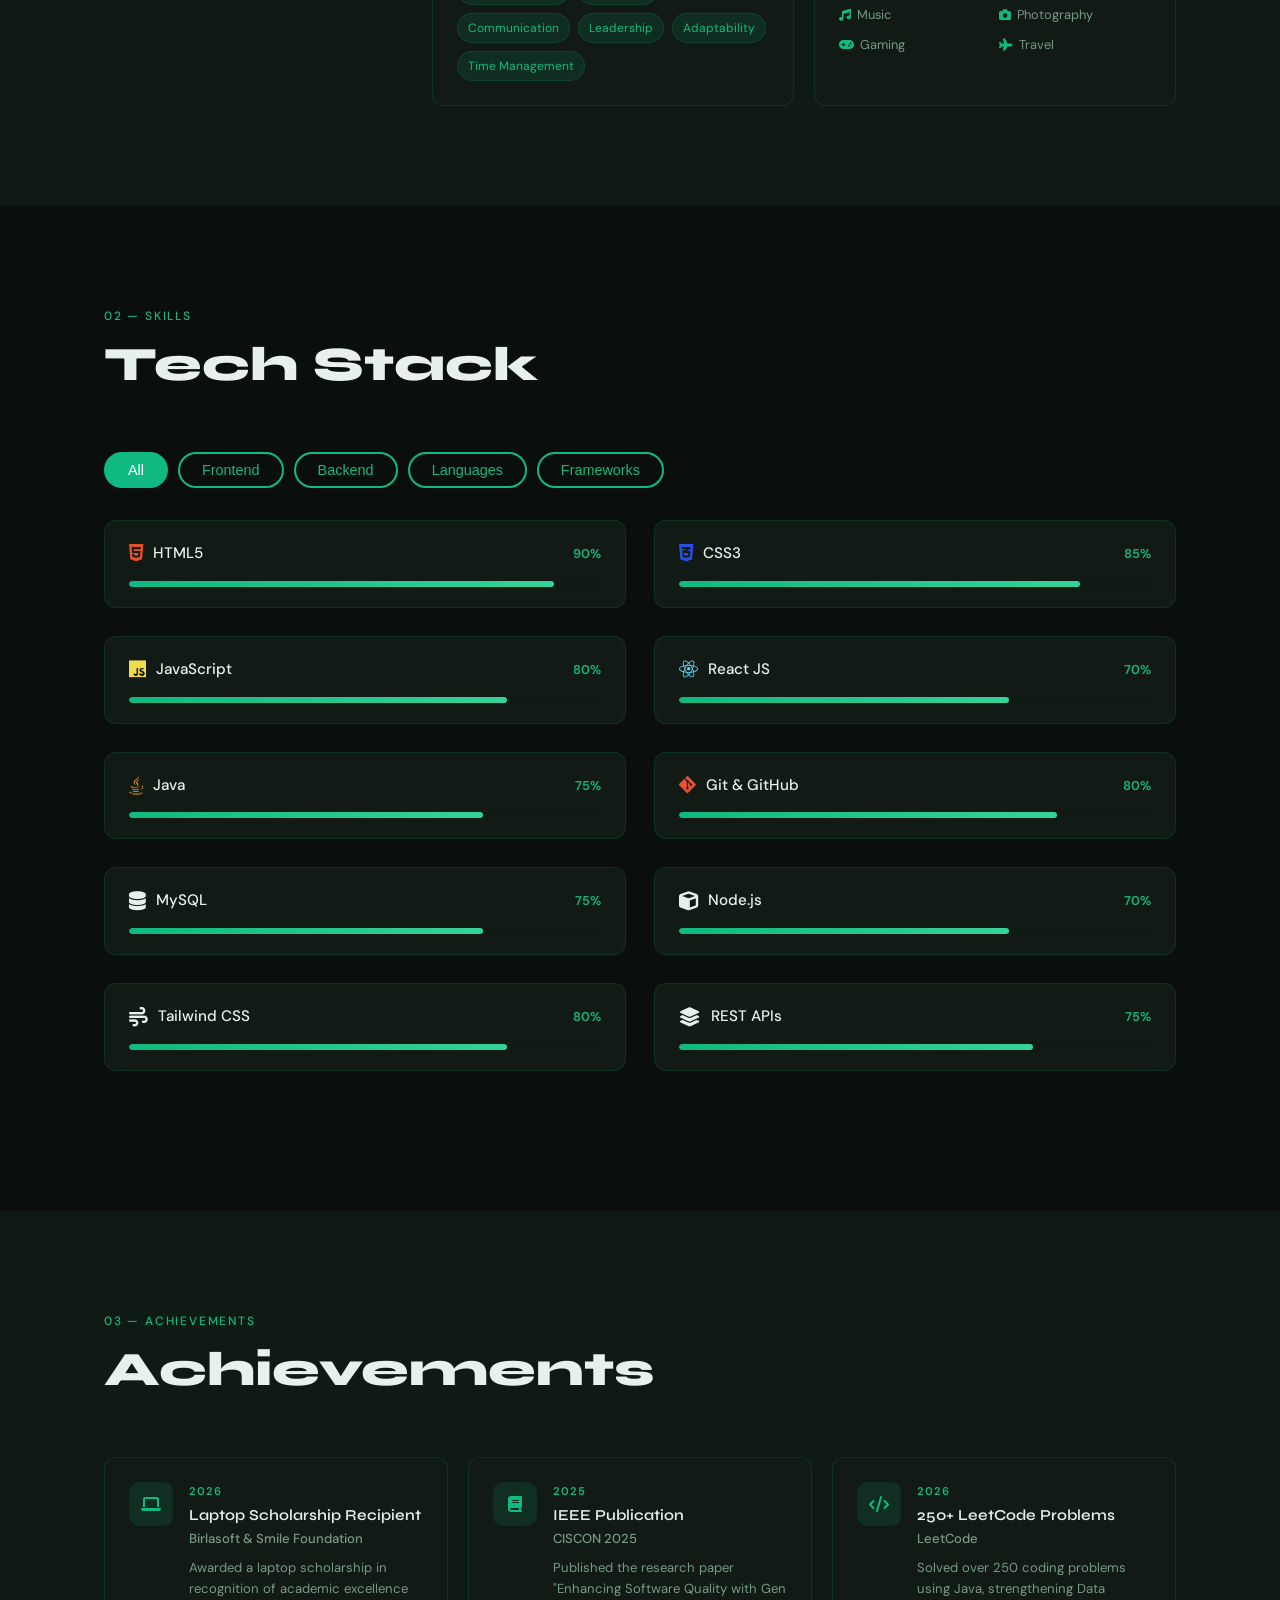
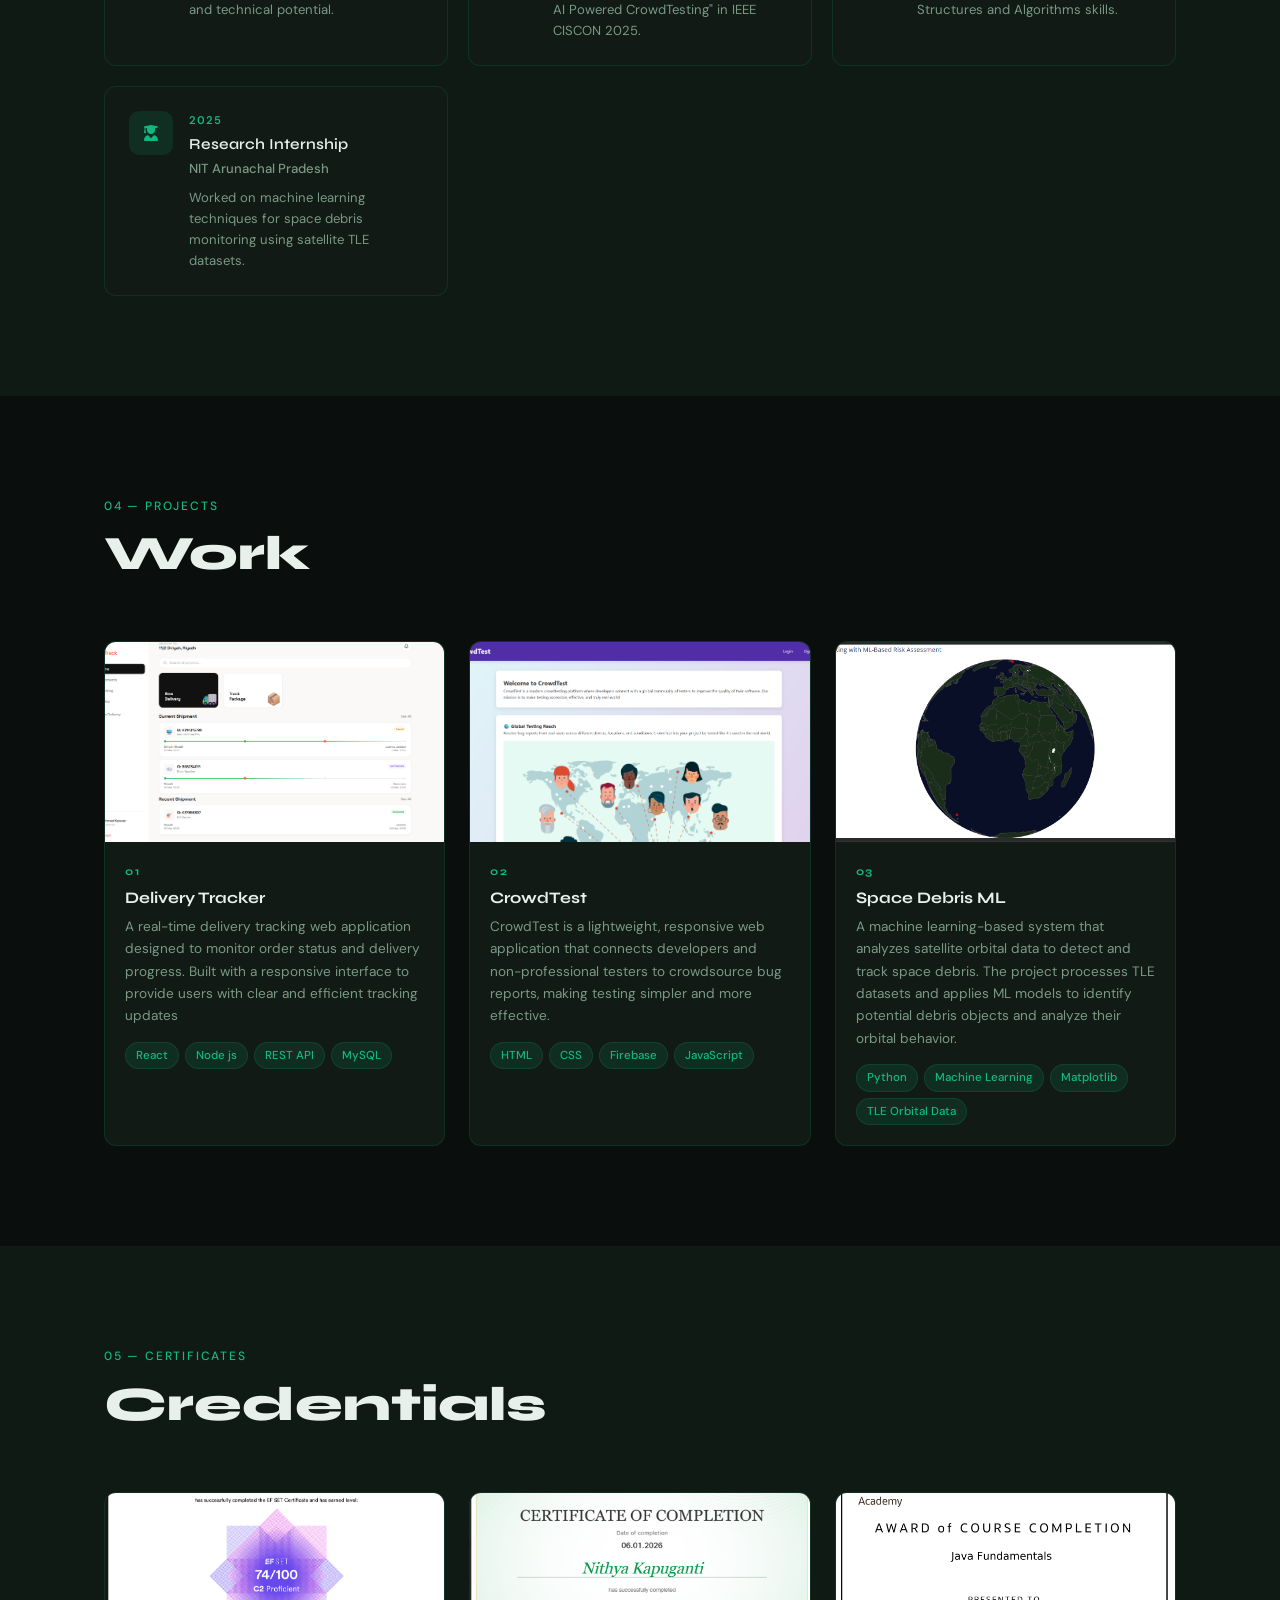
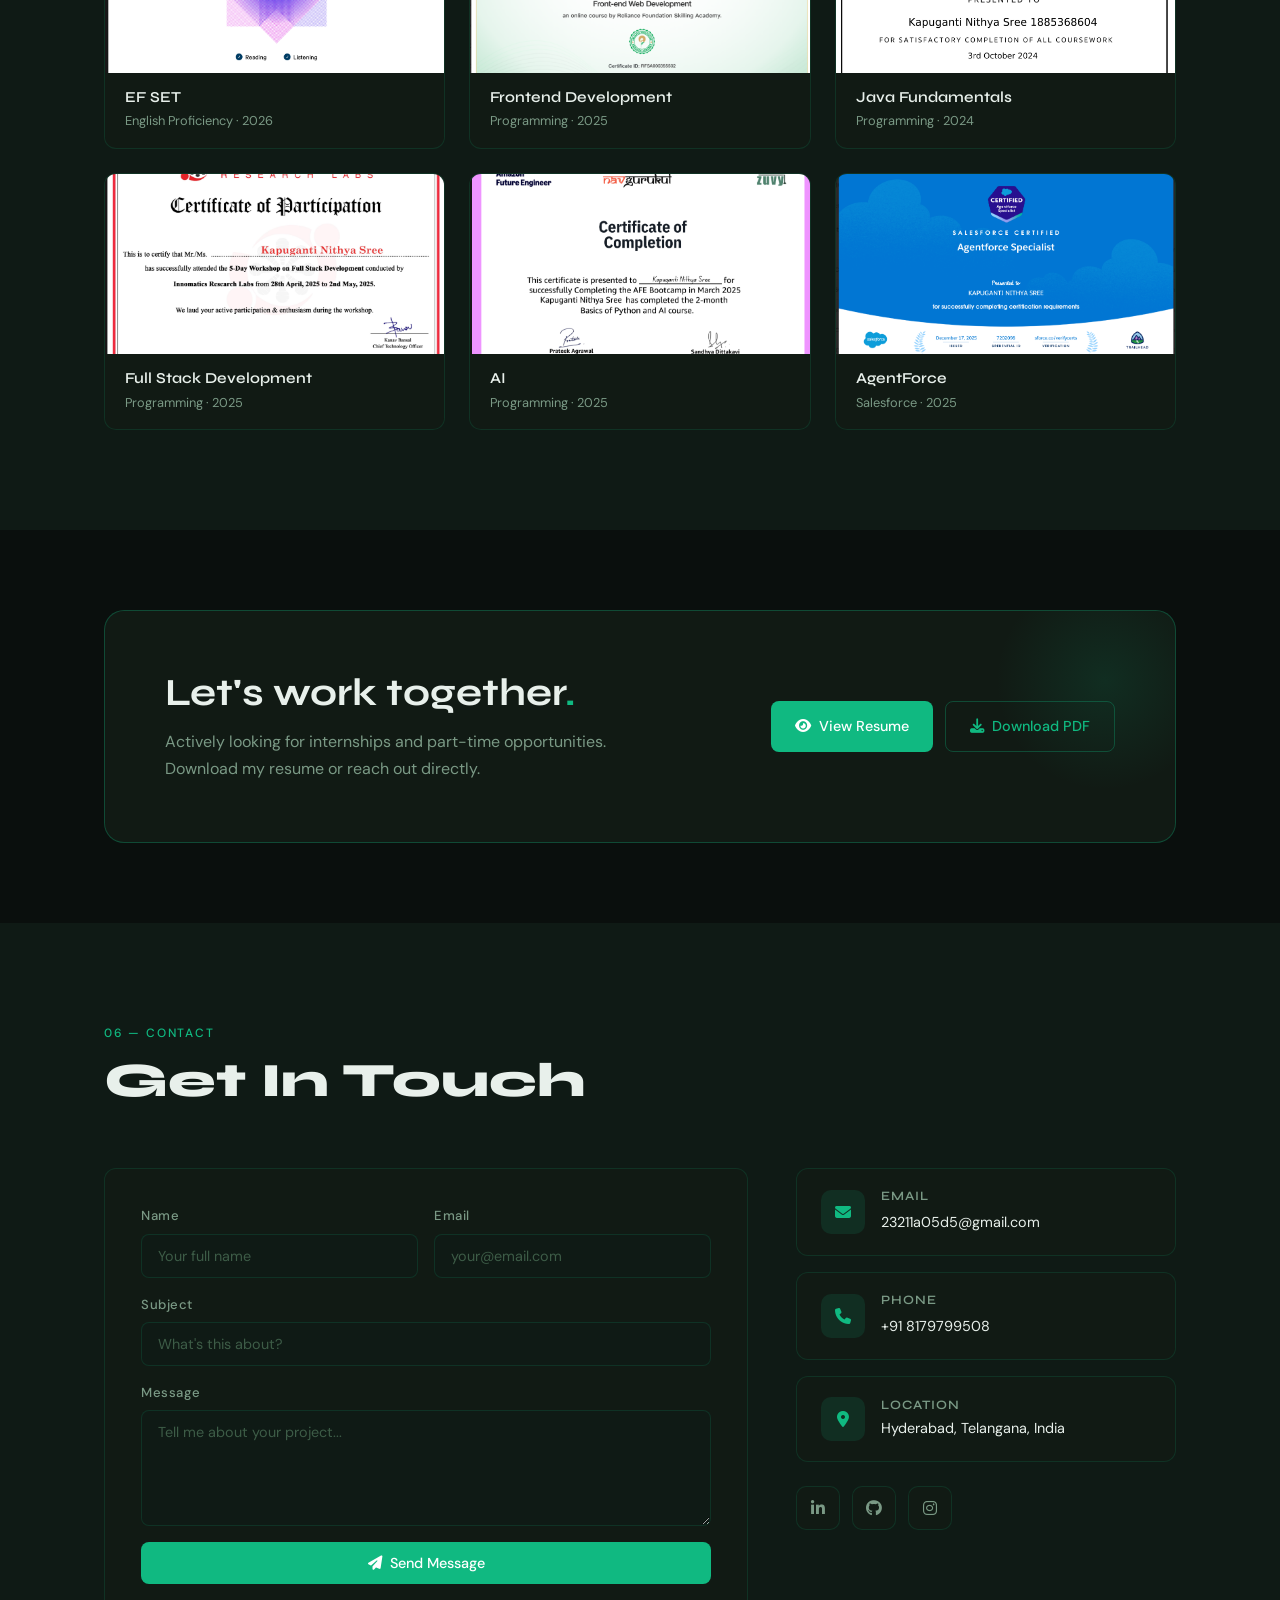
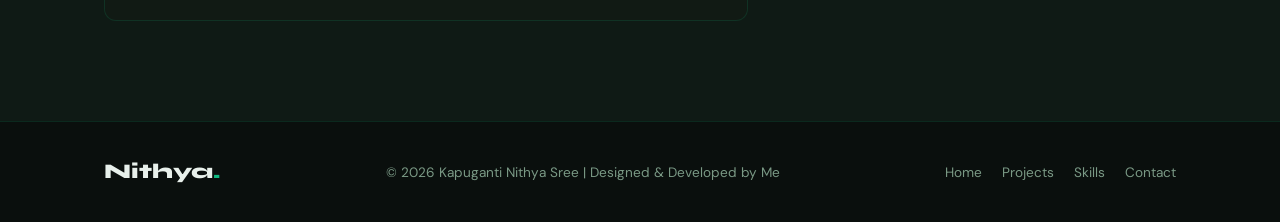
==== commit 608553a2: "Updated footer" ====
--- a/index.html
+++ b/index.html
@@ -545,19 +545,28 @@
     </section>
 
     <!-- Footer -->
-    <footer class="footer">
-        <div class="container">
-            <div class="footer-inner">
-                <p class="footer-logo">NS<span class="accent">.</span></p>
-                <p class="footer-copy">&copy; 2025 Nithya Sree &mdash; Crafted with <i class="fas fa-heart"></i></p>
-                <div class="footer-links">
-                    <a href="#home">Top</a>
-                    <a href="#about">About</a>
-                    <a href="#contact">Contact</a>
-                </div>
-            </div>
-        </div>
-    </footer>
+<footer class="footer">
+    <div class="container">
+        <div class="footer-inner">
+
+            <p class="footer-logo">
+                Nithya<span class="accent">.</span>
+            </p>
+
+            <p class="footer-copy">
+                © 2026 Kapuganti Nithya Sree | Designed & Developed by Me
+            </p>
+
+            <div class="footer-links">
+                <a href="#home">Home</a>
+                <a href="#projects">Projects</a>
+                <a href="#skills">Skills</a>
+                <a href="#contact">Contact</a>
+            </div>
+
+        </div>
+    </div>
+</footer>
 
     <script src="script.js"></script>
 
